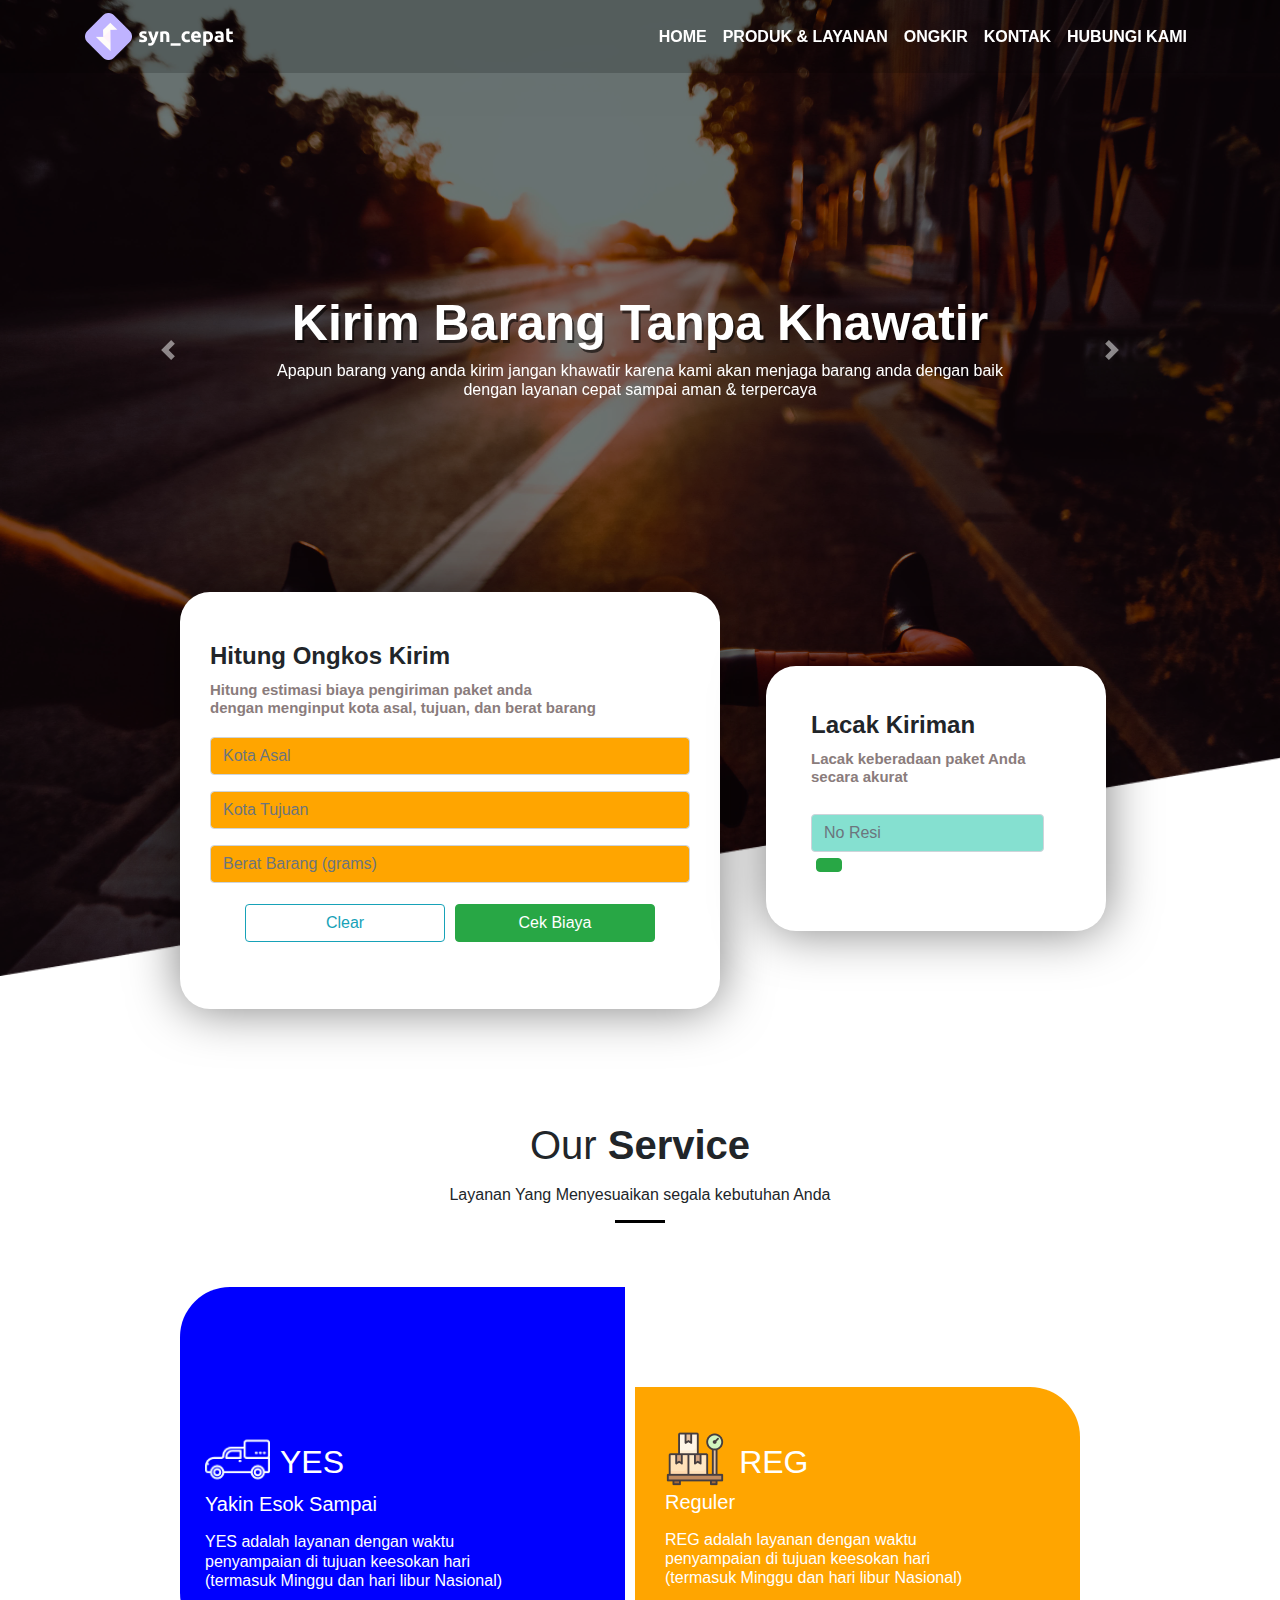
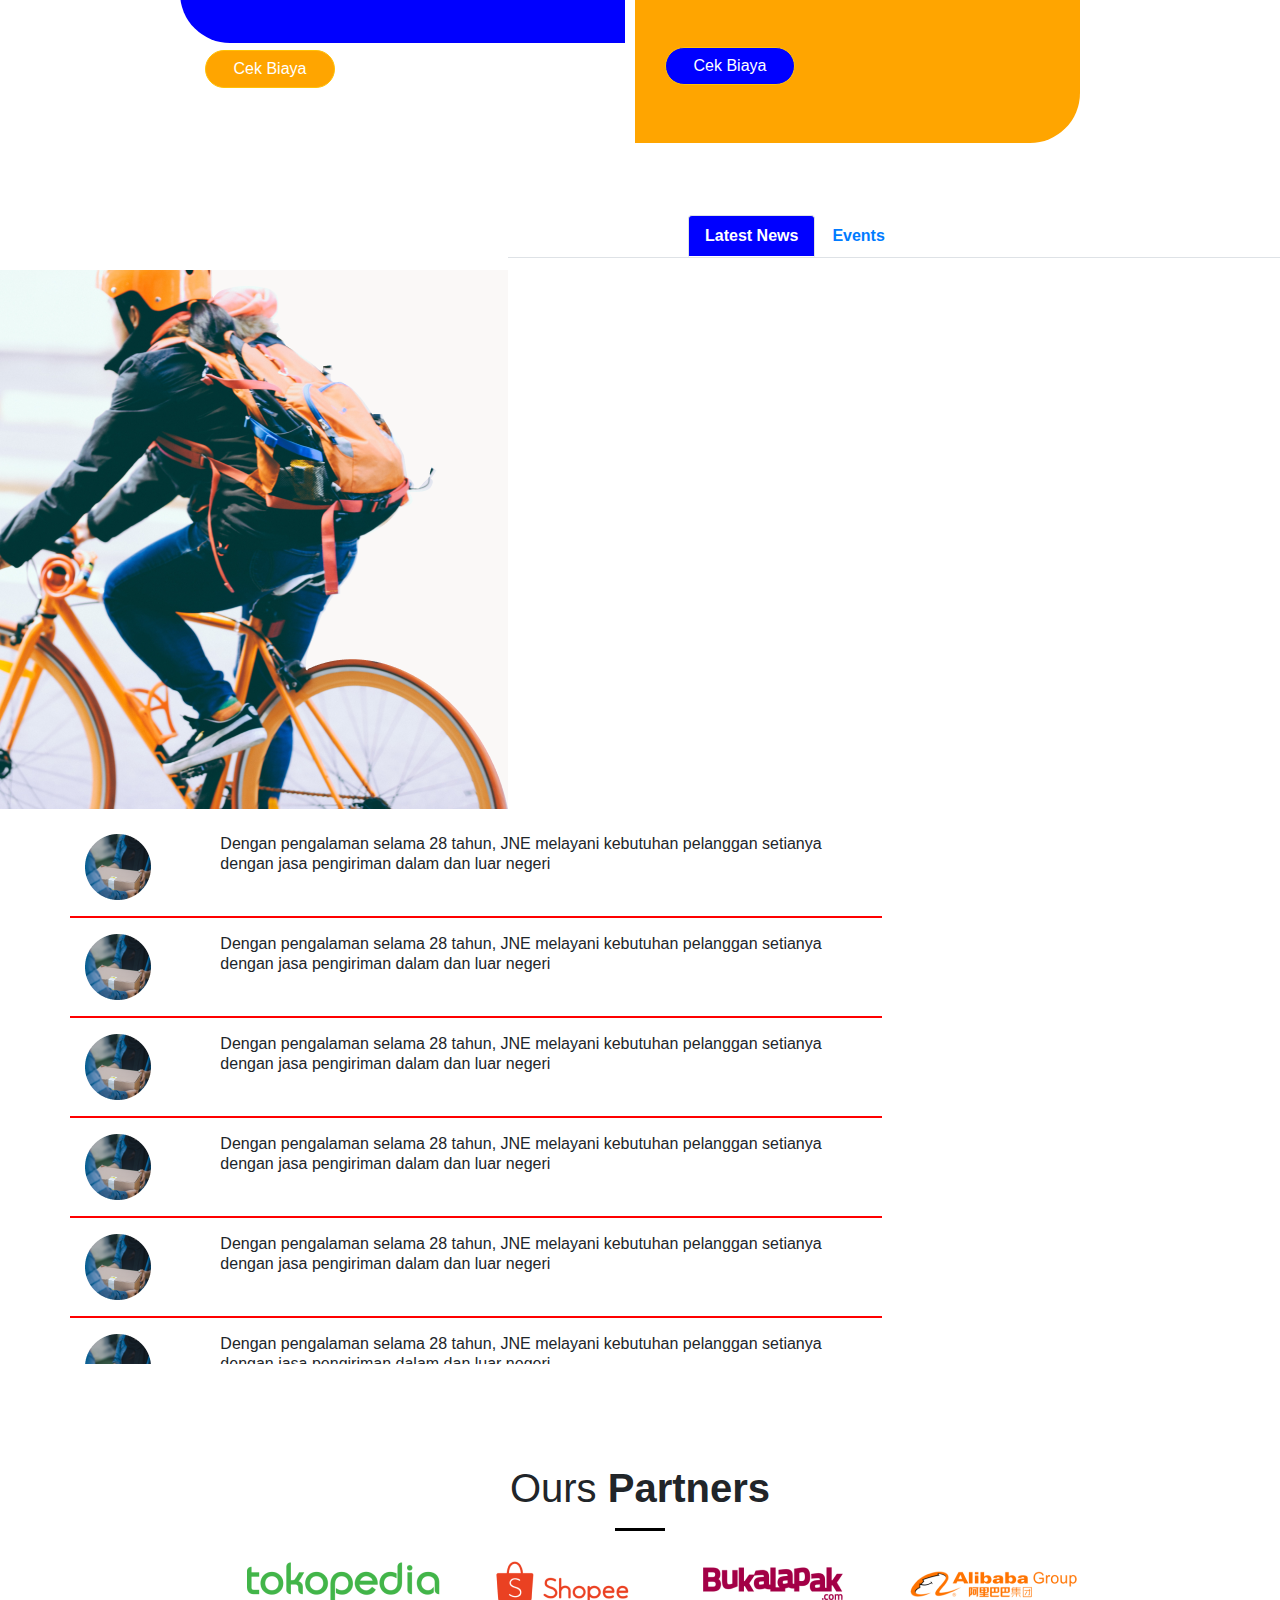
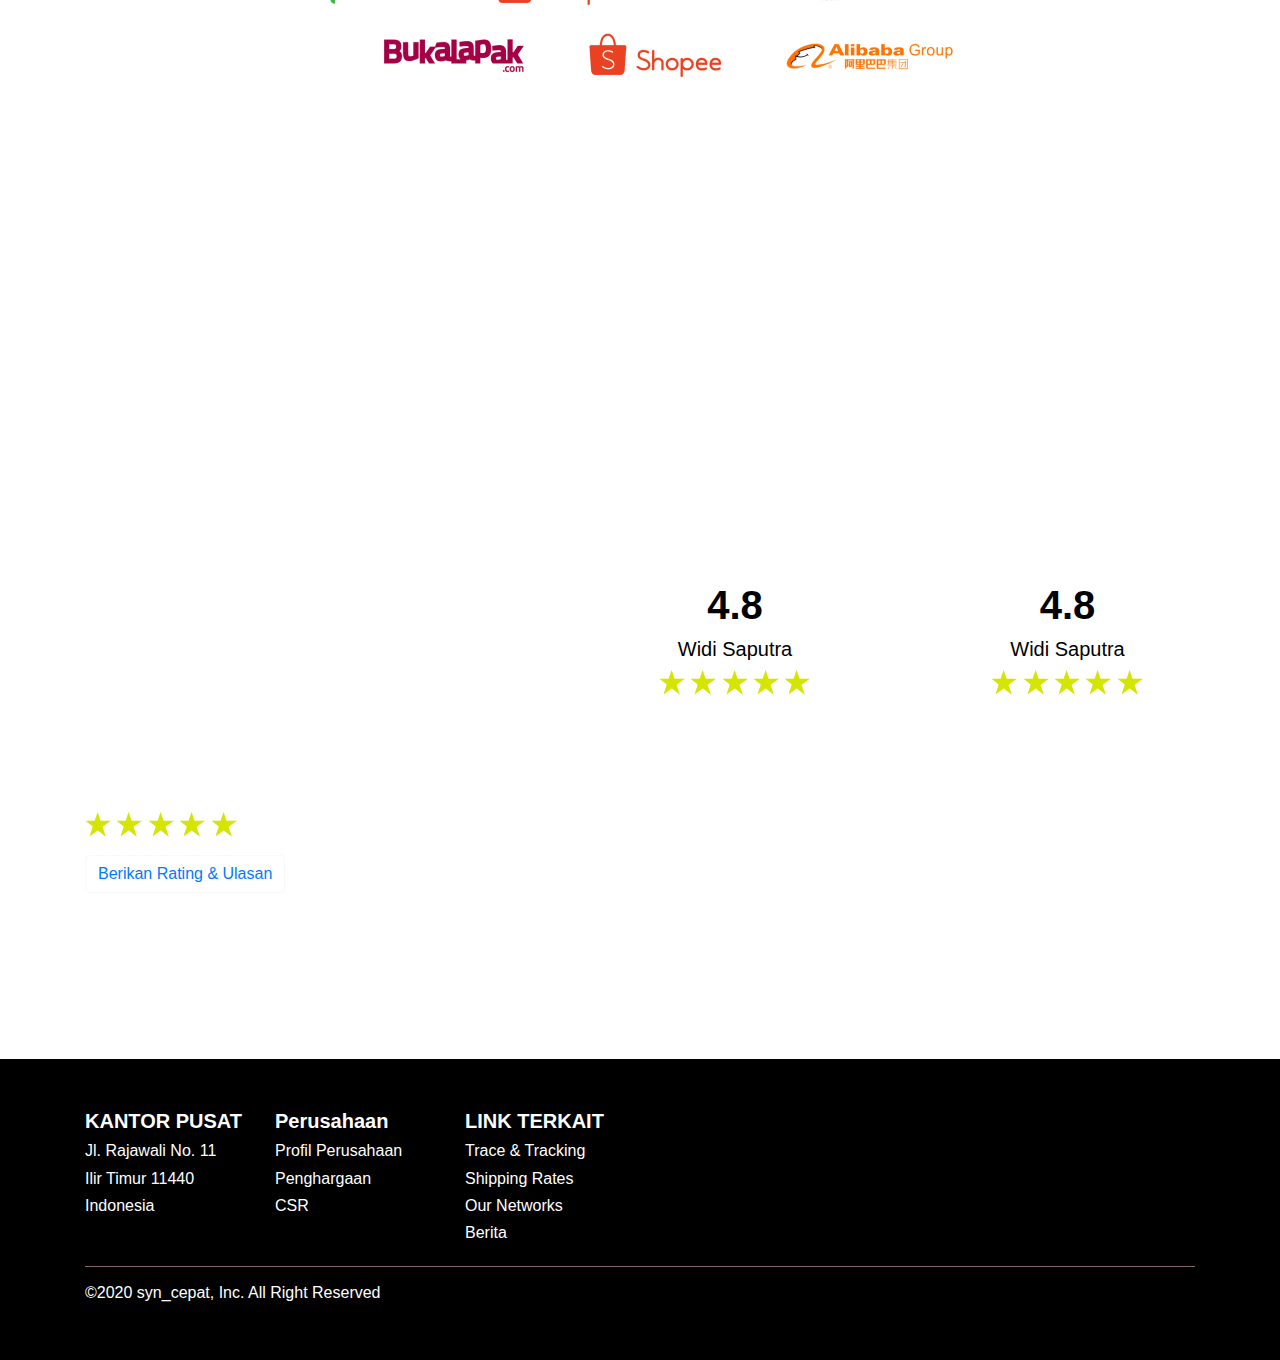
==== index.html @ a49a3844 "." ====
<!doctype html>
<html lang="en">
  <head>
    <!-- Required meta tags -->
    <meta charset="utf-8">
    <meta name="viewport" content="width=device-width, initial-scale=1, shrink-to-fit=no">

    <!-- Bootstrap CSS -->
    <link rel="stylesheet" href="./css/bootstrap.css" >
    <link rel="stylesheet" href="https://use.fontawesome.com/releases/v5.7.0/css/all.css" integrity="sha384-lZN37f5QGtY3VHgisS14W3ExzMWZxybE1SJSEsQp9S+oqd12jhcu+A56Ebc1zFSJ" crossorigin="anonymous">

    <!-- My CSS -->
    <link rel="stylesheet" href="./css/style2.css" >
    <link rel="stylesheet" href="./css/mobile.css" >


    <title>syn-cepat - HOME</title>
  </head>
  <body>
    <!-- Header -->
    <section class="header sticky-top">
        <!-- <div class="row"> -->
          <!-- <div class="col"> -->
            <nav class="navbar navbar-expand-lg navbar-dark">
              <div class="container">
                <a class="navbar-brand" href="#"><img src="./Assets/logo/logo syn cepat.png" alt="logo"></a>
                <button class="navbar-toggler" type="button" data-toggle="collapse" data-target="#navbarNavAltMarkup" aria-controls="navbarNavAltMarkup" aria-expanded="false" aria-label="Toggle navigation">
                  <span class="navbar-toggler-icon"></span>
                </button>
                <div class="collapse navbar-collapse justify-content-end" id="navbarNavAltMarkup">
                  <div class="navbar-nav">
                    <a class="nav-item nav-link active" href="./index2.html">Home <span class="sr-only">(current)</span></a>
                    <a class="nav-item nav-link active" href="#">Produk & Layanan</a>
                    <a class="nav-item nav-link active" href="#">Ongkir</a>
                    <a class="nav-item nav-link active" href="./kontak.html">Kontak</a>
                    <a class="nav-item nav-link active" href="./kontak.html">Hubungi Kami</a>
                  </div>
                </div>
              </div>
            </nav>
          </div>
        </div>
    </section>
    <!-- Akhir Header -->

    <!-- Slider  -->
    <section class="slider">
      <div class="container">
          <div class="row">
              <div class="col-lg-12">
                  <div id="carouselExampleControls" class="carousel slide" data-ride="carousel">
                    <div class="container">
                      <div class="carousel-inner slider-content justify-content-center">
                        <div class="carousel-item active">
                          <h1>Kirim Barang Tanpa Khawatir</h1>
                          <h6>Apapun barang yang anda kirim jangan khawatir karena kami akan menjaga barang anda dengan baik <br>
                              dengan layanan cepat sampai aman & terpercaya
                          </h6>
                        </div>
                        <div class="carousel-item">
                          <h1>Kirim Barang Tanpa Khawatir</h1>
                          <h6>Apapun barang yang anda kirim jangan khawatir karena kami akan menjaga barang anda dengan baik <br>
                              dengan layanan cepat sampai aman & terpercaya
                          </h6>

                        </div>
                        <div class="carousel-item">
                          <h1>Kirim Barang Tanpa Khawatir</h1>
                          <h6>Apapun barang yang anda kirim jangan khawatir karena kami akan menjaga barang anda dengan baik <br>
                              dengan layanan cepat sampai aman & terpercaya
                          </h6>

                        </div>
                      </div>
                    </div>
                      <a class="carousel-control-prev" href="#carouselExampleControls" role="button" data-slide="prev">
                        <span class="carousel-control-prev-icon" aria-hidden="true"></span>
                        <span class="sr-only">Previous</span>
                      </a>
                      <a class="carousel-control-next" href="#carouselExampleControls" role="button" data-slide="next">
                        <span class="carousel-control-next-icon" aria-hidden="true"></span>
                        <span class="sr-only">Next</span>
                      </a>
                    </div>
                    
              </div>
          </div>
      </div>
      <img src="./Assets/visual/visual1.png" alt="" class="visual">
  </section>
  <!-- Akhir Slider -->
    


    <!-- Ongkir Lacak -->
    <section class="ongkir-lacak">
      <div class="container">
        <div class="row justify-content-center">
          <div class="col-lg-6 m-3" >
            <div class="ongkir">
              <h4>Hitung Ongkos Kirim</h4>
              <h6>Hitung estimasi biaya pengiriman paket anda <br> dengan menginput kota asal, tujuan, dan berat barang</h6>
              <p>
                <input style="background-color:orange; " class="form-control" type="text" placeholder="Kota Asal">
              </p>
              <p>
                <input style="background-color:orange" class="form-control" type="text" placeholder="Kota Tujuan">
              </p>
              <p>
                <input style="background-color:orange" class="form-control" type="text" placeholder="Berat Barang (grams)">
              </p>
                <div class="row justify-content-center tombol">
                  <button type="button" class="btn btn-outline-info">Clear</button>
                  <a href="./biayaongkir.html" target="_blank" rel="noopener noreferrer"><button type="button" class="btn btn-success">Cek Biaya</button></a>
                </div>
            </div>
          </div>
          <div class="col-lg-4">
            <div class="lacak ">
              <h4>Lacak Kiriman</h4>
              <h6>Lacak keberadaan paket Anda secara akurat</h6>
              <form class="form-inline pt-2">
                <div class="form-group">
                  <input type="text" style="background:#85E0D0;" class="form-control" id="inputPassword2" placeholder="No Resi">
                </div>
                <a href="./biayaongkir.html" target="_blank" rel="noopener noreferrer"><button type="button" class="btn button3 btn-success "><i class="fas fa-search"></i></button></a>
              </form>
            </div>
          </div>
          
        </div>
      </div>
    </section>
    <br>
    <br>
    <br><br>
    <!-- Akhir Ongkir Lacak -->

    <!-- Our Service -->
    <section class="our-service">
        <div class="container">
            <div class="row text-center">
                <div class="col">
                    <h1>Our <b>Service</b></h1>
                    <p>
                        <h6>Layanan Yang Menyesuaikan segala kebutuhan Anda</h6>
                    </p>
                    <hr style="width:50px;border-color:black;border-width:3px;">
                </div>
            </div>

            <div class="row mt-5 justify-content-center">
                <div class="col-lg-5">
                    <div class="service-yes">
                        <div class="row">
                            <div class="col-lg-2">
                                <img src="./Assets/icon/ic_car.png" alt="">
                            </div>
                            <div class="col-lg-10 mt-3">
                                <h2>YES</h2>
                            </div>
                        </div>
                        <div class="row">
                            <div class="col-lg-9">
                            <h5>Yakin Esok Sampai</h5>
                            <p>
                                <h6>
                                    YES adalah layanan dengan waktu penyampaian di tujuan keesokan hari (termasuk Minggu dan hari libur Nasional)
                                </h6>
                            </p>

                            <a href="./yes.html" target="_blank" rel="noopener noreferrer"><div class="btn btn-warning">Cek Biaya</div></a>
                        </div>
                        </div>   
                    </div>
                </div>

                <div class="col-lg-5">
                    <div class="service-reg">
                        <div class="row">
                            <div class="col-lg-2">
                                <img src="./Assets/icon/ic_paket.png" alt="">
                            </div>
                            <div class="col-lg-10 mt-3">
                                <h2>REG</h2>
                            </div>
                        </div>
                        <div class="row">
                            <div class="col-lg-9">
                            <h5>Reguler</h5>
                            <p>
                                <h6>
                                    REG adalah layanan dengan waktu penyampaian di tujuan keesokan hari (termasuk Minggu dan hari libur Nasional)
                                </h6>
                            </p>

                            <a href="./reg.html" target="_blank" rel="noopener noreferrer"><div class="btn btn-warning">Cek Biaya</div></a>
                        </div>
                        </div>   
                    </div>
                </div>
            </div>

        </div>
    </section>
    <br><br><br>
    <!-- Akhir Our Service -->

     <!-- Berita -->
     <section class="berita">
      <div class="bg">
        <!-- <div class="col-lg-4"> -->
          <img src="./Assets/img/kurir-sepeda.png"  class="kurir-sepeda" alt="" >
        </div>
        <!-- <div class="col-lg-7"> -->
          <ul class="nav nav-tabs" id="myTab" role="tablist">
            <li class="nav-item" role="presentation">
              <a class="nav-link active" id="home-tab" data-toggle="tab" href="#home" role="tab" aria-controls="home" aria-selected="true">Latest News</a>
            </li>
            <li class="" role="presentation">
              <a class="nav-link" id="profile-tab" data-toggle="tab" href="#profile" role="tab" aria-controls="profile" aria-selected="false">Events</a>
            </li>
          </ul>
          <div class="tab-content" id="myTabContent">
            <div class="tab-pane fade show active" id="home" role="tabpanel" aria-labelledby="home-tab">
              <div class="row">
                <div class="col-lg-2">
                  <img src="./Assets/img/berita-1.png" alt="">
                </div>
                <div class="col-lg-10">
                  <h6>Dengan pengalaman selama 28 tahun, JNE melayani kebutuhan pelanggan setianya <br> dengan jasa pengiriman dalam dan luar negeri </h6>
                </div>
                <hr style="width: 100%; border-width: 2px; border-color: red;">
              </div>
              
              <div class="row">
                <div class="col-lg-2">
                  <img src="./Assets/img/berita-1.png" alt="">
                </div>
                <div class="col-lg-10">
                  <h6>Dengan pengalaman selama 28 tahun, JNE melayani kebutuhan pelanggan setianya <br> dengan jasa pengiriman dalam dan luar negeri </h6>
                </div>
                <hr style="width: 100%; border-width: 2px; border-color: red;">
              </div>

              <div class="row">
                <div class="col-lg-2">
                  <img src="./Assets/img/berita-1.png" alt="">
                </div>
                <div class="col-lg-10">
                  <h6>Dengan pengalaman selama 28 tahun, JNE melayani kebutuhan pelanggan setianya <br> dengan jasa pengiriman dalam dan luar negeri </h6>
                </div>
                <hr style="width: 100%; border-width: 2px; border-color: red;">
              </div>

              <div class="row">
                <div class="col-lg-2">
                  <img src="./Assets/img/berita-1.png" alt="">
                </div>
                <div class="col-lg-10">
                  <h6>Dengan pengalaman selama 28 tahun, JNE melayani kebutuhan pelanggan setianya <br> dengan jasa pengiriman dalam dan luar negeri </h6>
                </div>
                <hr style="width: 100%; border-width: 2px; border-color: red;">
              </div>

              <div class="row">
                <div class="col-lg-2">
                  <img src="./Assets/img/berita-1.png" alt="">
                </div>
                <div class="col-lg-10">
                  <h6>Dengan pengalaman selama 28 tahun, JNE melayani kebutuhan pelanggan setianya <br> dengan jasa pengiriman dalam dan luar negeri </h6>
                </div>
                <hr style="width: 100%; border-width: 2px; border-color: red;">
              </div>

              <div class="row">
                <div class="col-lg-2">
                  <img src="./Assets/img/berita-1.png" alt="">
                </div>
                <div class="col-lg-10">
                  <h6>Dengan pengalaman selama 28 tahun, JNE melayani kebutuhan pelanggan setianya <br> dengan jasa pengiriman dalam dan luar negeri </h6>
                </div>
                <hr style="width: 100%; border-width: 2px; border-color: red;">
              </div>
            </div>
            <div class="tab-pane fade" id="profile" role="tabpanel" aria-labelledby="profile-tab">
              <div class="row">
                <div class="col-lg-2">
                </div>
                <div class="col-lg-10">
                  <h6>Dengan pengalaman selama 28 tahun, JNE melayani kebutuhan pelanggan setianya <br> dengan jasa pengiriman dalam dan luar negeri </h6>
                </div>
                <hr style="width: 63%; border-width: 2px; border-color: red;">
              </div>

              <div class="row">
                <div class="col-lg-2">
                </div>
                <div class="col-lg-10">
                  <h6>Dengan pengalaman selama 28 tahun, JNE melayani kebutuhan pelanggan setianya <br> dengan jasa pengiriman dalam dan luar negeri </h6>
                </div>
                <hr style="width: 63%; border-width: 2px; border-color: red;">
              </div>

              <div class="row">
                <div class="col-lg-2">
                </div>
                <div class="col-lg-10">
                  <h6>Dengan pengalaman selama 28 tahun, JNE melayani kebutuhan pelanggan setianya <br> dengan jasa pengiriman dalam dan luar negeri </h6>
                </div>
                <hr style="width: 63%; border-width: 2px; border-color: red;">
              </div>

              <div class="row">
                <div class="col-lg-2">
                </div>
                <div class="col-lg-10">
                  <h6>Dengan pengalaman selama 28 tahun, JNE melayani kebutuhan pelanggan setianya <br> dengan jasa pengiriman dalam dan luar negeri </h6>
                </div>
                <hr style="width: 63%; border-width: 2px; border-color: red;">
              </div>

              <div class="row">
                <div class="col-lg-2">
                </div>
                <div class="col-lg-10">
                  <h6>Dengan pengalaman selama 28 tahun, JNE melayani kebutuhan pelanggan setianya <br> dengan jasa pengiriman dalam dan luar negeri </h6>
                </div>
                <hr style="width: 63%; border-width: 2px; border-color: red;">
              </div>

              <div class="row">
                <div class="col-lg-2">
                </div>
                <div class="col-lg-10">
                  <h6>Dengan pengalaman selama 28 tahun, JNE melayani kebutuhan pelanggan setianya <br> dengan jasa pengiriman dalam dan luar negeri </h6>
                </div>
                <hr style="width: 63%; border-width: 2px; border-color: red;">
              </div>

              <div class="row">
                <div class="col-lg-2">
                </div>
                <div class="col-lg-10">
                  <h6>Dengan pengalaman selama 28 tahun, JNE melayani kebutuhan pelanggan setianya <br> dengan jasa pengiriman dalam dan luar negeri </h6>
                </div>
                <hr style="width: 63%; border-width: 2px; border-color: red;">
              </div>



            </div>
          </div>

        </div>
      </div>
    </section>
    <!-- Akhir Berita -->

    <!-- Partner -->
    <section class="partners">
      <div class="container">
        <div class="row text-center">
          <div class="col">
              <h1>Ours <b>Partners </b></h1>
              <hr style="width: 50px; border-width: 3px; border-color: black;">
          </div>
        </div>

        <div class="row justify-content-center">
          <div class="col-lg-10 text-center">
            <img src="./Assets/logo/logo_tokopedia.png" alt="ic_tokped" class="ic_sponsor">
            <img src="./Assets/logo/logo_shopp-1.png" alt="ic_tokped" class="ic_sponsor">
            <img src="./Assets/logo/logo_bukalapak-1.png" alt="ic_tokped" class="ic_sponsor">
            <img src="./Assets/logo/logo_alibaba 1-1.png" alt="ic_tokped" class="ic_sponsor">
            <img src="./Assets/logo/logo_bukalapak-1.png" alt="ic_tokped" class="ic_sponsor">
            <img src="./Assets/logo/logo_shopp-1.png" alt="ic_tokped" class="ic_sponsor">
            <img src="./Assets/logo/logo_alibaba 1-1.png" alt="ic_tokped" class="ic_sponsor">

            
          </div>
        </div>
      </div>
    </section>
    <!-- Akhir Partners -->

    <!-- Review -->
    <section class="review">
      <img src="./Assets/visual/visual2.png" alt="visual2" width="100%" height="auto"> 
      <div class="container">
        <div class="row justify-content-between">
          <div class="col-lg-5">
            <div class="apa-kata-mereka">
            <h1><b>Apa Kata Mereka</b><br>
                  Tentang Kami </h1>
            <p>
              <h6>Kami sudah menggunakan jasa syn cepat sejak pertama kami memulai bisnis kami 2019.
                  Layanannya sangat memuaskan & paket sampai sesuai yang dijadwalkan
              </h6>
            </p>
            <hr style="width:100%; border-color: white;">
            <p>
              <h5>Yudies Companies</h5>
              <p>
                <img src="./Assets/icon/ic_star.png" alt="">
                <img src="./Assets/icon/ic_star.png" alt="">
                <img src="./Assets/icon/ic_star.png" alt="">
                <img src="./Assets/icon/ic_star.png" alt="">
                <img src="./Assets/icon/ic_star.png" alt="">
              </p>
            </p>
            <p>
                <a href="./rating.html" target="_blank" rel="noopener noreferrer"><div class="btn btn-outline-light">Berikan Rating & Ulasan</div></a>
            </p>
          </div>
        </div>
        <div class="col-lg-3">
          <div class="review-konten text-center">
            <h1>4.8</h1>
            <h5>Widi Saputra</h5>
              <img src="./Assets/icon/ic_star.png" alt="">
              <img src="./Assets/icon/ic_star.png" alt="">
              <img src="./Assets/icon/ic_star.png" alt="">
              <img src="./Assets/icon/ic_star.png" alt="">
              <img src="./Assets/icon/ic_star.png" alt="">
          </div>
        </div>

        <div class="col-lg-3">
          <div class="review-konten text-center">
            <h1>4.8</h1>
            <h5>Widi Saputra</h5>
              <img src="./Assets/icon/ic_star.png" alt="">
              <img src="./Assets/icon/ic_star.png" alt="">
              <img src="./Assets/icon/ic_star.png" alt="">
              <img src="./Assets/icon/ic_star.png" alt="">
              <img src="./Assets/icon/ic_star.png" alt="">
          </div>
        </div>

      </div>
      </div>

      <div class="footer">
        <div class="container">
          <div class="row">
            <div class="col-lg-2">
              <h5>KANTOR PUSAT</h5>
              <h6>Jl. Rajawali No. 11</h6>
              <h6>Ilir Timur 11440</h6>
              <h6>Indonesia</h6>
            </div>
            <div class="col-lg-2">
              <h5>Perusahaan</h5>
              <h6>Profil Perusahaan</h6>
              <h6>Penghargaan</h6>
              <h6>CSR</h6>
            </div>
            <div class="col-lg-2">
              <h5>LINK TERKAIT</h5>
              <h6>Trace & Tracking</h6>
              <h6>Shipping Rates</h6>
              <h6>Our Networks</h6>
              <h6>Berita</h6>
            </div>
          </div>
          <hr style="border-color: rgb(131, 103, 103);">
          <h6>&copy;2020 syn_cepat, Inc. All Right Reserved</h6>
        </div>

      </div>
    </section>


          

    <!-- Optional JavaScript -->
    <!-- jQuery first, then Popper.js, then Bootstrap JS -->
    <script src="./js/jquery.min.js" ></script>
    <script src="./js/popper.min.js"></script>
    <script src="./js/bootstrap.min.js" ></script>
  </body>
</html>
---- css/style2.css ----
@media (min-width: 992px) { 
    
body {
    
    
}

.header .navbar {
    background-color: rgba(0, 0, 0, 0.178);
    z-index: 1;
    position: relative;

}

.header .nav-link {
    text-transform: uppercase;
    /* margin-right: 10px; */
}

.header .nav-link:hover:after {
    content: "";
    display: block;
    border-bottom: 2px solid white;
    width: 50%;
    margin: auto;
}

.header a {
    font-weight: bold;
}

.slider {
    background-image: linear-gradient(rgba(0, 0, 0, 0.555), rgba(0, 0, 0, 0.541)) ,
    url("../Assets/img/landing-page.jpg");
    height: auto;
    width: 100%;
    background-size: cover;
    margin-top: -80px;
    background-position: center;
    color: white;

}

.slider h1 {
    font-size: 50px;
    font-weight: bold;
    text-shadow: 2px 3px rgba(0, 0, 0, 0.568);
}

.slider .slider-content {
    margin-top: 300px;
    text-align: center;
}



.visual {
    margin-top: 350px;
    width: 100%;
    height: auto;
}


/* ongkir */

.ongkir-lacak {
    margin-top: -400px;
}

.ongkir-lacak .ongkir {
    background-color: white;
    width: 100%;
    height: 417px;
    box-shadow: 0px 0px 50px rgba(0, 0, 0, 0.5);
    border-radius: 30px;
    padding: 50px 30px 10px 30px;
}

.ongkir-lacak .lacak {
    background-color:white;
    width: 340px;
    height: 265px;
    box-shadow: 0px 0px 50px rgba(0, 0, 0, 0.5);
    border-radius: 30px;
    margin-top: 90px;
    padding: 45px;

}

.ongkir h4, .lacak h4 {
    font-weight: bold;
}

.ongkir h6, .lacak h6 {
    font-size: 15px;
    font-weight: bold;
    color: #8a7c7c;
    margin-top: 10px;
    margin-bottom: 20px;
}

.ongkir .btn {
    width: 200px;
    height: auto;
    margin: 5px;
}

.button3 {
    margin-left: 5px;
    
}

/* our-service */
/* .our-service .service-yes {
    background: blue;
    width: 100%;
    height: 356px;
    border-radius: 50px 0px 0px 50px;
    color: white;
    padding-top: 140px;
    padding-left: 25px;
}

.our-service h2{
    font-weight: bold;

}

.our-service h5 {
    margin-top: 10px;
    margin-bottom: 30px;
}


.our-service .service-yes h6 {
    margin-bottom: 60px;
}

.our-service .service-yes .btn {
    border-radius: 50px;
    color: white;
    width: 130px;
    height: auto;
    background-color: orange;
} */

/* Service Reg */
.our-service .service-reg{
    background: orange;
    width: 100%;
    height: 356px;
    border-radius: 0px 50px 50px 0px;
    color: white;
    margin-top: 100px;
    padding-top: 40px;
    padding-left: 30px;
    margin-left: -20px;
   
}

.our-service .service-reg .btn {
    border-radius: 50px;
    color: white;
    width: 130px;
    height: auto;
    background-color: blue;
}


.our-service .service-reg h6 {
    margin-bottom: 60px;
}

/* Service Yes */
.our-service .service-yes{
    background: blue;
    width: 100%;
    height: 356px;
    border-radius: 50px 0px 0px 50px;
    color: white;
    padding-top: 140px;
    padding-left: 25px;
   
}



.our-service .service-yes h6 {
    margin-bottom: 60px;
}

.our-service .service-yes .btn {
    border-radius: 50px;
    color: white;
    width: 130px;
    height: auto;
    background-color: orange;
} */




/* Berita */
.berita {
   margin-top: 100px;

}

.berita .kurir-sepeda {
    margin-top: 55px;
    float: left;
}

.berita .nav {
    margin-left: 70px;
}

.berita .tab-content {
    width: 65%;
    height: 555px;
    padding: 25px;
    overflow: scroll;
    margin-left: 60px;
}



.partners {
    margin-top: 100px;
}

.ic_sponsor {
    margin-left: 50px;

}

.review {
    background-image: linear-gradient(rgba(0, 0, 0, 0.555), rgba(0, 0, 0, 0.541)) ,
    url("../Assets/img/kota.jpg");
    height: auto;
    width: 100%;
    background-position: center;
    background-attachment: fixed;
    color: white;
    margin-top: 100px;
}

.review .apa-kata-mereka {
    margin-top: 100px;
}

.review .apa-kata-mereka h1{
    color: white;
    border-left: solid 3px white;
    padding-left: 20px;
}

.review .apa-kata-mereka h6 {
    margin-top: 50px;
    margin-bottom: 50px;
    line-height: 25px;
}


.review h6 {
    color: white;

}

.review .review-konten {
    width: 100%;
    height: 251px;
    border-radius: 20px;
    background-color: white;
    color: black;
    padding-top: 40px;
    margin-top: 150px;
}

.review .review-konten h1 {
    font-weight: bold;
    font size: 65px;
}


/* footer */
.footer {
    height:     auto;
    width: 100%;
    background-color: black;
    color: white;
    margin-top: 150px;
    padding-top: 50px;
    padding-bottom: 50px;
}

.footer h5 {
    font-weight: bold;
}


/* halaman YES */
.yes .bg-yes {
    width: 100%;
    height:504px;
    background-color: white;
    box-shadow: 0px 0px 20px rgb(151, 141, 141);
    border-radius: 10px;
    margin-top:50px;
}

.kurir2 {
    width: 100%;
    height: 504px;
    border-radius: 10px 0px 0px 10px;
}

.yes .bg-yes .button1 {
    width: 210px;
    height: 40px;
    color: #9c9292;
    background: #f5f2f2;
    border-radius: 5px;
    margin-left: 7px;
}

.yes .bg-yes .button1:hover {
    box-shadow: 0px 2px 10px grey;
}

.yes .bg-yes .button2 {
    width: 210px;
    height: 40px;
    margin-left: 10px;
}

.yes-konten {
    padding: 60px;
}

.yes-konten h2 {
    font-weight: bold;
}


/* Rating */

.rating {
    margin-top: -40px;
    margin-bottom: -70px;
}

.rating .review {
    background: white;
    width: 100%;
    height: 500px;
    border-radius: 10px;
    color: black;
    padding-top: 20px;
    padding-left: 35px;
    box-shadow: 0px 3px 10px grey;

}

/* Biaya Ongkir */
.biaya-ongkir .ongkir {
    background: white;
    width: 100%;
    height: 500px;
    border-radius: 10px;
    color: black;
    padding-top: 20px;
    padding-left: 35px;
    box-shadow: 0px 3px 10px grey;

}



    
}
---- css/mobile.css ----
@media (max-width: 992px) {

    body {
        /* margin-bottom: 200px; */
        
    }

    .header .navbar {
        /* background-color: rgba(0, 0, 0, 0.178); */
        z-index: 1;
        position: relative;
        background-color: grey;

    }

    .header .nav-link {
        text-transform: uppercase;
        /* margin-right: 10px; */
    }

    .header .nav-link:hover:after {
        content: "";
        display: block;
        border-bottom: 2px solid white;
        width: 50%;
        margin: auto;
    }

    .header a {
        font-weight: bold;
    }

    .slider {
        background-image: linear-gradient(rgba(0, 0, 0, 0.555), rgba(0, 0, 0, 0.541)) ,
        url("../Assets/img/landing-page.jpg");
        height: auto;
        width: 100%;
        background-size: cover;
        margin-top: -200px;
        background-position: center;
        color: white;

    }

    .slider h1 {
        font-size: 50px;
        font-weight: bold;
        text-shadow: 2px 3px rgba(0, 0, 0, 0.568);
    }

    .slider .slider-content {
        margin-top: 300px;
        text-align: center;
    }



    .visual {
        margin-top: 350px;
        width: 100%;
        height: auto;
    }


    /* ongkir */

    .ongkir-lacak {
        margin-top: -400px;
    }

    .ongkir-lacak .ongkir {
        background-color: white;
        width: 100%;
        height: 417px;
        box-shadow: 0px 0px 50px rgba(0, 0, 0, 0.5);
        border-radius: 30px;
        padding: 10px 10px 10px 10px;
    }

    .ongkir-lacak .lacak {
        background-color:white;
        width: 100%;
        height: 265px;
        box-shadow: 0px 0px 50px rgba(0, 0, 0, 0.5);
        border-radius: 30px;
        margin-top: 50px;
        padding-top: 40px;
        padding-left: 30px;
        padding-right: 30px;

    }

    .ongkir h4, .lacak h4 {
        font-weight: bold;
        font-size: 20px;
    }

    .ongkir h6, .lacak h6 {
        font-size: 15px;
        font-weight: bold;
        color: #8a7c7c;
        margin-top: 10px;
        margin-bottom: 20px;
    }

    .ongkir .btn {
        width: 110px;
        height: auto;
        margin: 5px;
    }

    .button3 {
        margin-top: -23px;
        
    }

    /* our-service */
/* .our-service .service-yes {
    background: blue;
    width: 100%;
    height: 356px;
    border-radius: 50px 0px 0px 50px;
    color: white;
    padding-top: 140px;
    padding-left: 25px;
}

.our-service h2{
    font-weight: bold;

}

.our-service h5 {
    margin-top: 10px;
    margin-bottom: 30px;
}


.our-service .service-yes h6 {
    margin-bottom: 60px;
}

.our-service .service-yes .btn {
    border-radius: 50px;
    color: white;
    width: 130px;
    height: auto;
    background-color: orange;
} */

/* Service Reg */
.our-service .service-reg{
    background: orange;
    width: 100%;
    height: 356px;
    border-radius: 0px 50px 50px 0px;
    color: white;
    margin-top: 80px;
    padding-top: 40px;
    padding-left: 30px;
    /* margin-left: -20px; */
   
}

.our-service .service-reg .btn {
    border-radius: 50px;
    color: white;
    width: 130px;
    height: auto;
    background-color: blue;
}


.our-service .service-reg h6 {
    margin-bottom: 20px;

}

/* Service Yes */
.our-service .service-yes{
    background: blue;
    width: 100%;
    height: 356px;
    border-radius: 50px 0px 0px 50px;
    color: white;
    padding-top: 40px;
    padding-left: 30px;
   
}

.our-service .service-yes .btn {
    border-radius: 50px;
    color: white;
    width: 130px;
    height: auto;
    background-color:orange;
}



.our-service .service-yes h6 {
    margin-bottom: 20px;
}
    



    .berita {
       /* margin-top: 20px; */

    }

    .berita .kurir-sepeda {
        margin-top: 55px;
        float: left;
        width: 100%;
        margin-bottom: 50px;
    }

    .berita .nav {
        margin-left: -90px;
    }

    .berita .tab-content {
        width: 65%;
        height: 555px;
        padding: 25px;
        overflow: scroll;
        margin-left: 60px;
    }

   

    .partners {
        margin-top: 100px;
    }

    .ic_sponsor {
        /* margin-left: 50px; */

    }

    .review {
        background-image: linear-gradient(rgba(0, 0, 0, 0.555), rgba(0, 0, 0, 0.541)) ,
        url("../Assets/img/kota.jpg");
        height: auto;
        width: 100%;
        background-position: center;
        background-attachment: fixed;
        color: white;
        margin-top: 100px;
    }

    .review .apa-kata-mereka {
        margin-top: 100px;
    }

    .review .apa-kata-mereka h1{
        color: white;
        border-left: solid 3px white;
        padding-left: 20px;
    }

    .review .apa-kata-mereka h6 {
        margin-top: 50px;
        margin-bottom: 50px;
        line-height: 25px;
    }


    .review h6 {
        color: white;

    }

    .review .review-konten {
        width: 100%;
        height: 251px;
        border-radius: 20px;
        background-color: white;
        color: black;
        padding-top: 40px;
        margin-top: 150px;
    }

    .review .review-konten h1 {
        font-weight: bold;
        font size: 65px;
    }

    .review .button-rating:hover {
        background-color: blueviolet;
    }

    /* footer */
    .footer {
        height:     auto;
        width: 100%;
        background-color: black;
        color: white;
        margin-top: 150px;
        padding-top: 50px;
        padding-bottom: 50px;
    }

    .footer h5 {
        font-weight: bold;
    }

    
    /* halaman YES */
    .yes .bg-yes {
        width: 100%;
        height:504px;
        background-color: white;
        box-shadow: 0px 0px 20px rgb(151, 141, 141);
        border-radius: 10px;
        margin-top:50px;
    }

    .kurir2 {
        width: 100%;
        height: 504px;
        border-radius: 10px 0px 0px 10px;
    }

    .yes .bg-yes .button1 {
        width: 120px;
        height: 40px;
        color: #9c9292;
        background: #f5f2f2;
        border-radius: 5px;
    }

    .yes .bg-yes .button1:hover {
        box-shadow: 0px 2px 10px grey;
    }

    .yes .bg-yes .button2 {
        width: 120px;
        height: 40px;
        margin-left: 10px;
    }

    .yes-konten {
        padding: 60px;
    }

    .yes-konten h2 {
        font-weight: bold;
    }


    /* Rating */

    .rating {
        margin-top: -40px;
        margin-bottom: -70px;
    }

    .rating .review {
        background: white;
        width: 100%;
        height: 500px;
        border-radius: 10px;
        color: black;
        padding-top: 20px;
        box-shadow: 0px 3px 10px grey;
        padding-left: 10px;
        padding-right: 10px;

    }

    /* Biaya Ongkir */
    .biaya-ongkir .ongkir {
        background: white;
        width: 100%;
        height: 500px;
        border-radius: 10px;
        color: black;
        padding-top: 20px;
        padding-left: 35px;
        box-shadow: 0px 3px 10px grey;

    }


}
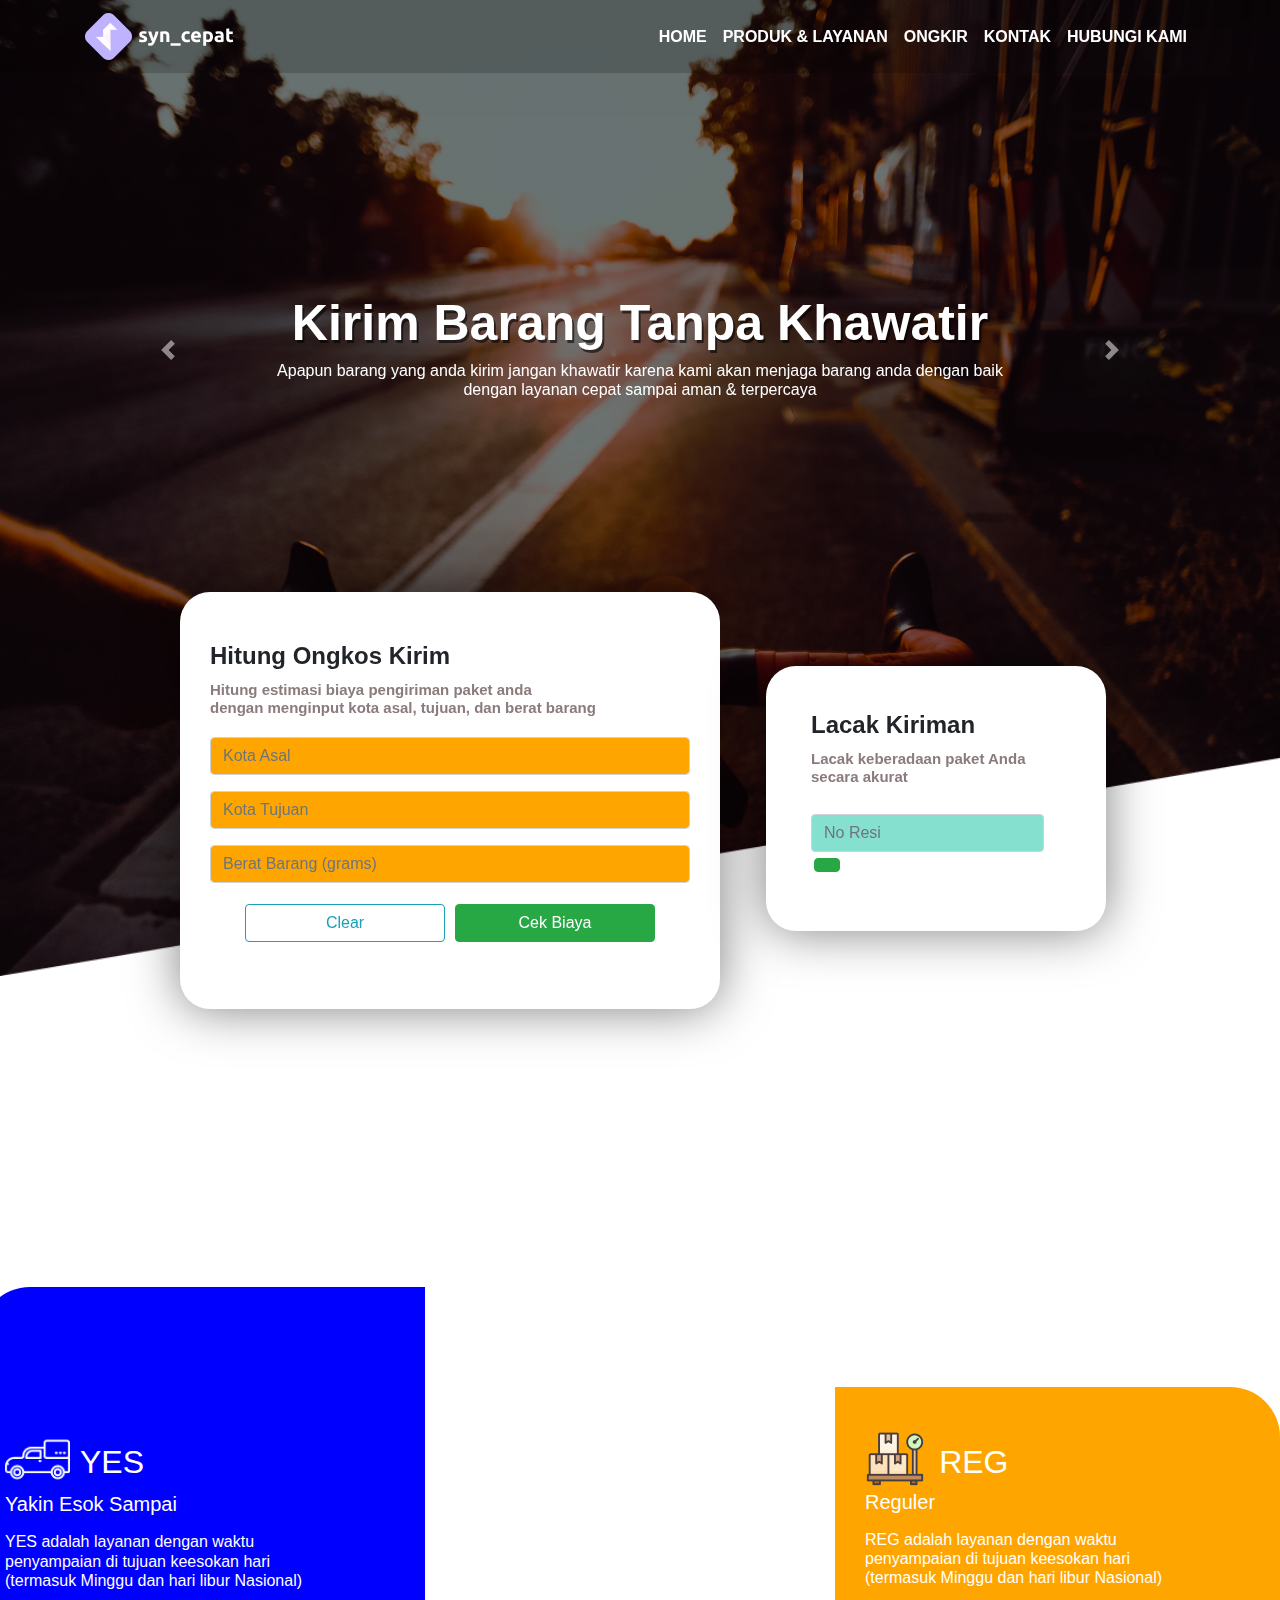
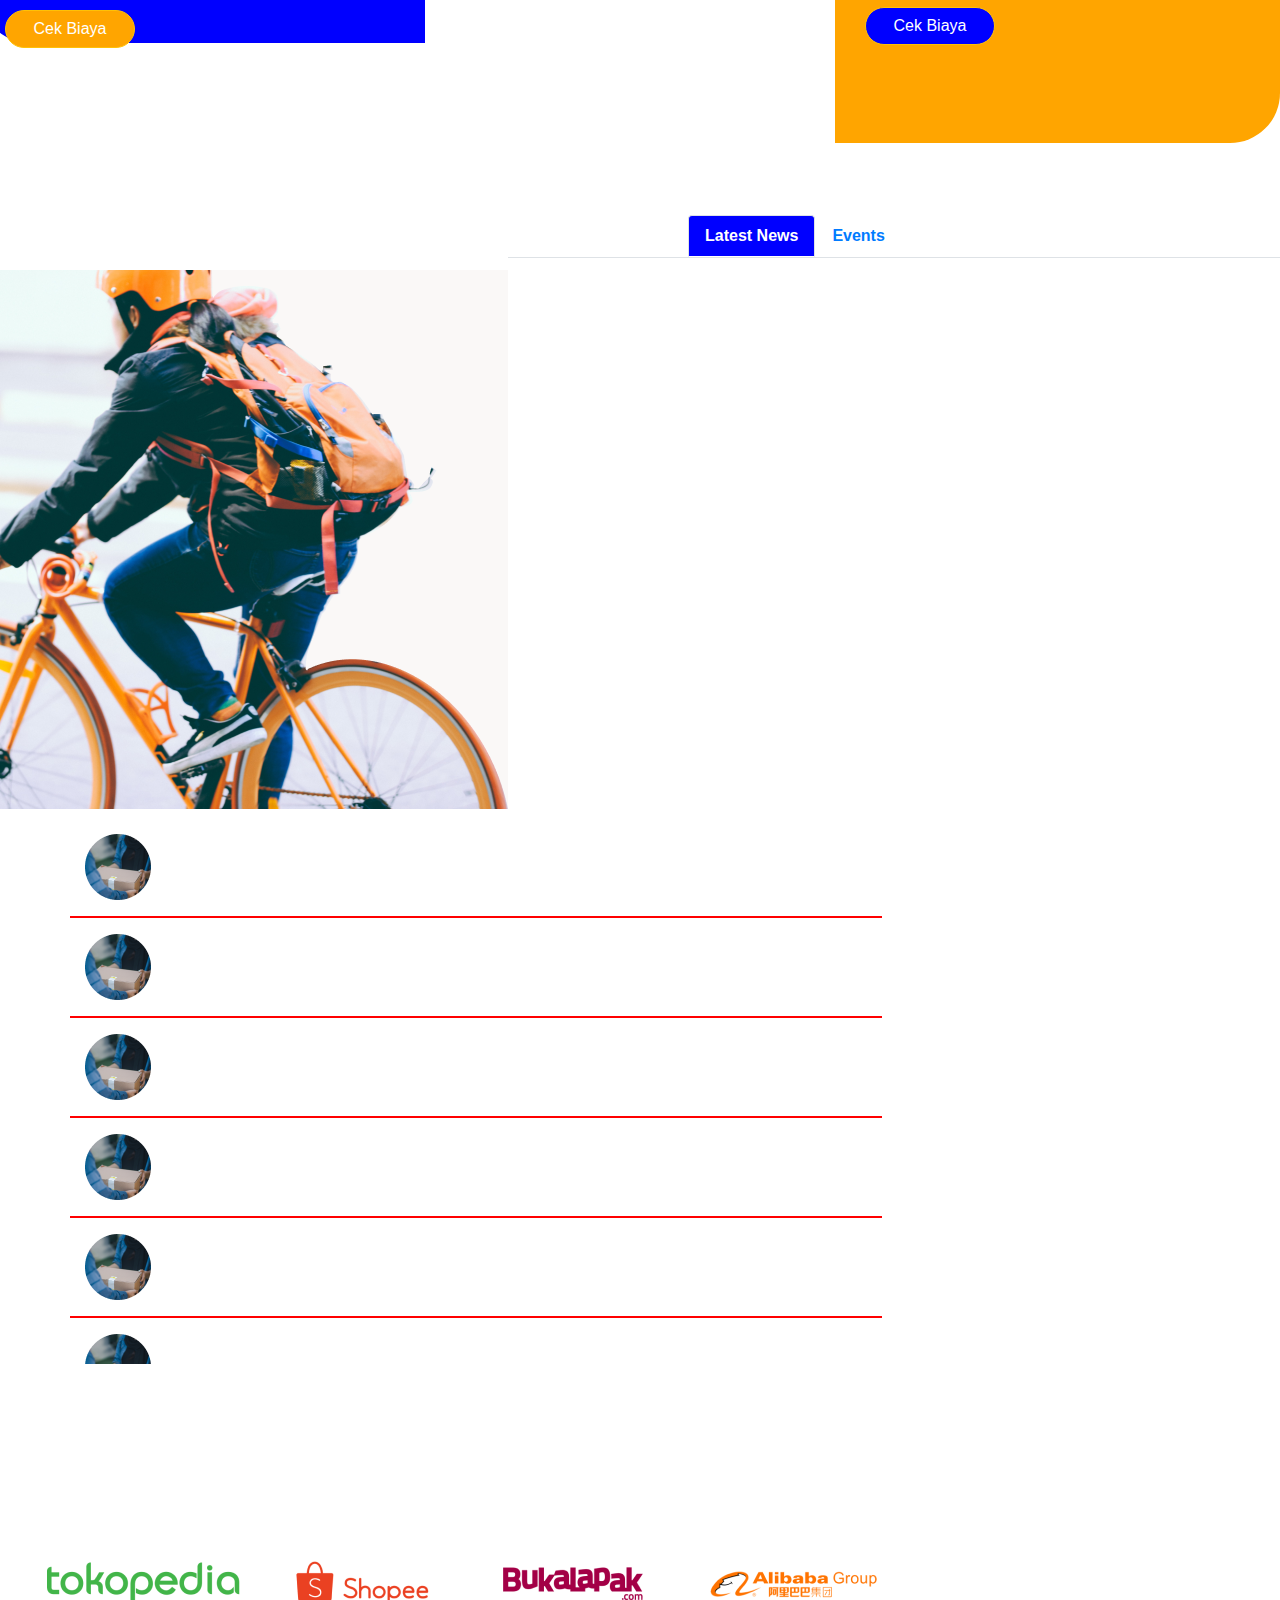
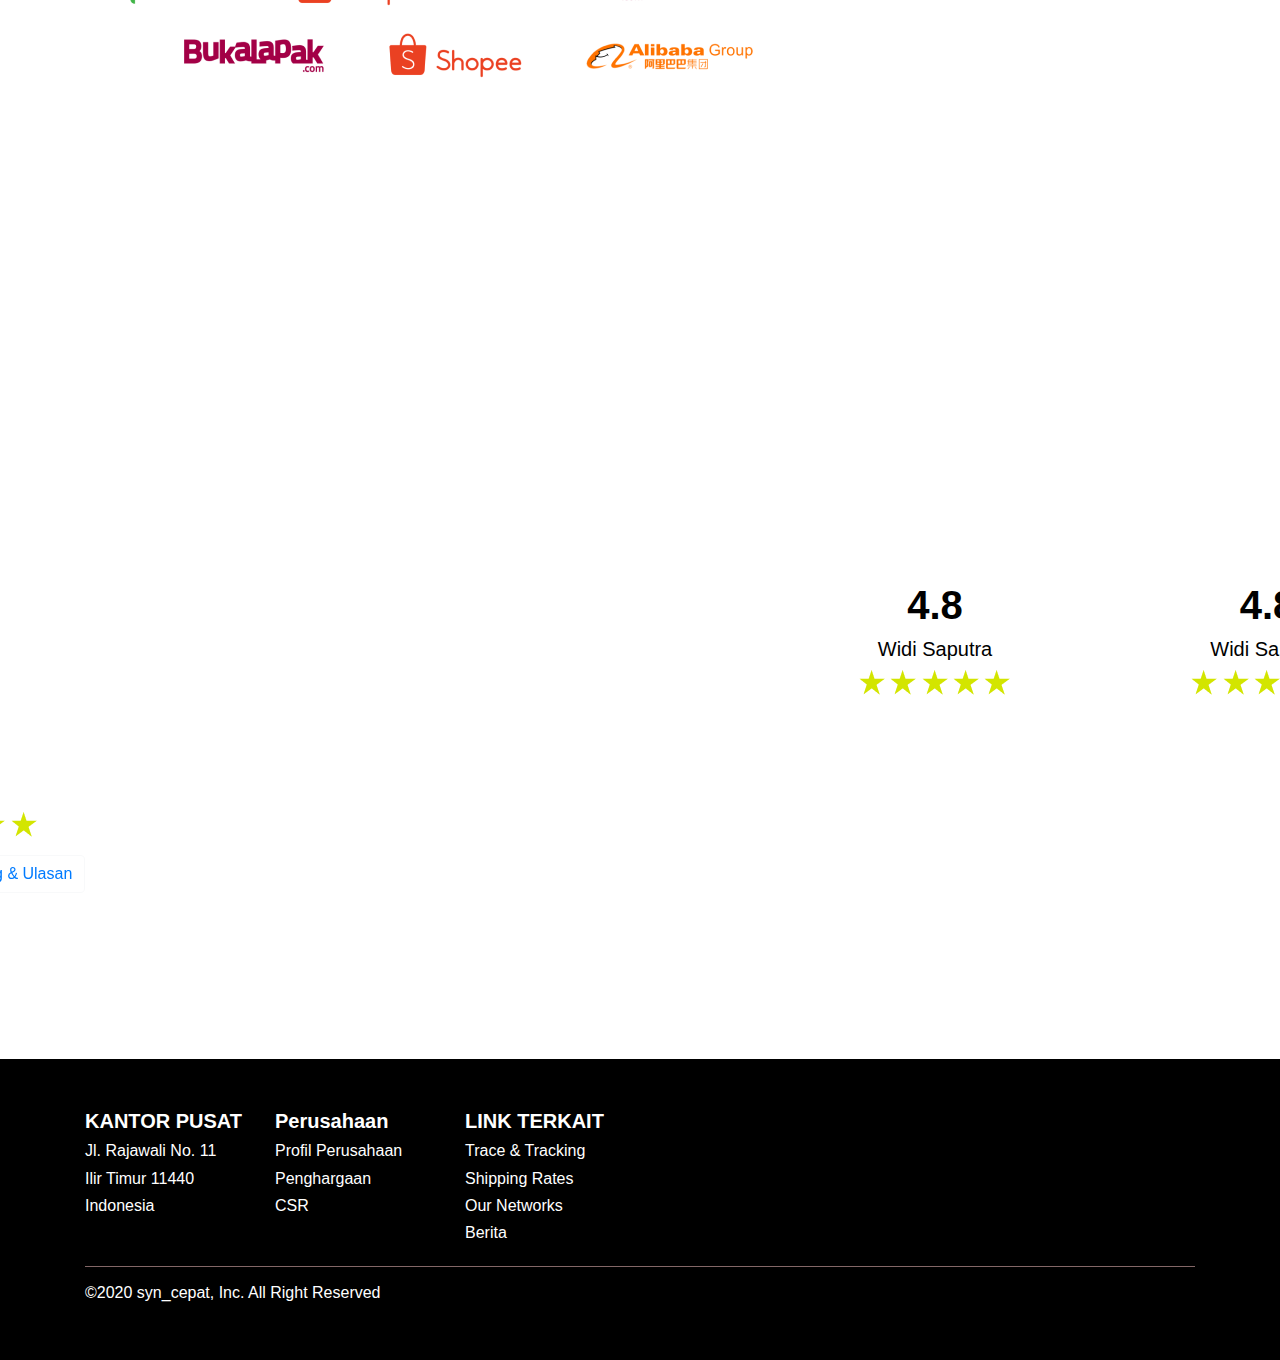
==== commit 87ec7b95: "Add Scroll Reveal" ====
--- a/index.html
+++ b/index.html
@@ -97,9 +97,10 @@
       <div class="container">
         <div class="row justify-content-center">
           <div class="col-lg-6 m-3" >
-            <div class="ongkir">
+            <div class="ongkir" id="top">
               <h4>Hitung Ongkos Kirim</h4>
-              <h6>Hitung estimasi biaya pengiriman paket anda <br> dengan menginput kota asal, tujuan, dan berat barang</h6>
+              <h6 id="top">Hitung estimasi biaya pengiriman paket anda <br> dengan menginput kota asal, tujuan, dan berat barang</h6>
+              <div id="top">
               <p>
                 <input style="background-color:orange; " class="form-control" type="text" placeholder="Kota Asal">
               </p>
@@ -109,16 +110,17 @@
               <p>
                 <input style="background-color:orange" class="form-control" type="text" placeholder="Berat Barang (grams)">
               </p>
-                <div class="row justify-content-center tombol">
-                  <button type="button" class="btn btn-outline-info">Clear</button>
-                  <a href="./biayaongkir.html" target="_blank" rel="noopener noreferrer"><button type="button" class="btn btn-success">Cek Biaya</button></a>
-                </div>
+              </div>
+              <div class="row justify-content-center tombol">
+                <button type="button" class="btn btn-outline-info">Clear</button>
+                <a href="./biayaongkir.html" target="_blank" rel="noopener noreferrer"><button type="button" class="btn btn-success">Cek Biaya</button></a>
+              </div>
             </div>
           </div>
           <div class="col-lg-4">
-            <div class="lacak ">
+            <div class="lacak " id="bottom">
               <h4>Lacak Kiriman</h4>
-              <h6>Lacak keberadaan paket Anda secara akurat</h6>
+              <h6>Lacak keberadaan paket Anda <br> secara akurat</h6>
               <form class="form-inline pt-2">
                 <div class="form-group">
                   <input type="text" style="background:#85E0D0;" class="form-control" id="inputPassword2" placeholder="No Resi">
@@ -139,7 +141,7 @@
     <!-- Our Service -->
     <section class="our-service">
         <div class="container">
-            <div class="row text-center">
+            <div class="row text-center" id="bottom">
                 <div class="col">
                     <h1>Our <b>Service</b></h1>
                     <p>
@@ -151,7 +153,7 @@
 
             <div class="row mt-5 justify-content-center">
                 <div class="col-lg-5">
-                    <div class="service-yes">
+                    <div class="service-yes" id="left">
                         <div class="row">
                             <div class="col-lg-2">
                                 <img src="./Assets/icon/ic_car.png" alt="">
@@ -169,14 +171,14 @@
                                 </h6>
                             </p>
 
-                            <a href="./yes.html" target="_blank" rel="noopener noreferrer"><div class="btn btn-warning">Cek Biaya</div></a>
+                            <a href="./yes.html" target="_blank" rel="noopener noreferrer"><div class="btn btn-warning" id="button">Cek Biaya</div></a>
                         </div>
                         </div>   
                     </div>
                 </div>
 
                 <div class="col-lg-5">
-                    <div class="service-reg">
+                    <div class="service-reg" id="right">
                         <div class="row">
                             <div class="col-lg-2">
                                 <img src="./Assets/icon/ic_paket.png" alt="">
@@ -194,7 +196,7 @@
                                 </h6>
                             </p>
 
-                            <a href="./reg.html" target="_blank" rel="noopener noreferrer"><div class="btn btn-warning">Cek Biaya</div></a>
+                            <a href="./reg.html" target="_blank" rel="noopener noreferrer"><div class="btn btn-warning" id="button">Cek Biaya</div></a>
                         </div>
                         </div>   
                     </div>
@@ -206,8 +208,8 @@
     <br><br><br>
     <!-- Akhir Our Service -->
 
-     <!-- Berita -->
-     <section class="berita">
+    <!-- Berita -->
+    <section class="berita">
       <div class="bg">
         <!-- <div class="col-lg-4"> -->
           <img src="./Assets/img/kurir-sepeda.png"  class="kurir-sepeda" alt="" >
@@ -228,14 +230,82 @@
                   <img src="./Assets/img/berita-1.png" alt="">
                 </div>
                 <div class="col-lg-10">
+                  <h6 id="top-text">Dengan pengalaman selama 28 tahun, JNE melayani kebutuhan pelanggan setianya <br> dengan jasa pengiriman dalam dan luar negeri </h6>
+                </div>
+                <hr style="width: 100%; border-width: 2px; border-color: red;">
+              </div>
+              
+              <div class="row">
+                <div class="col-lg-2">
+                  <img src="./Assets/img/berita-1.png" alt="">
+                </div>
+                <div class="col-lg-10">
+                  <h6  id="top-text">Dengan pengalaman selama 28 tahun, JNE melayani kebutuhan pelanggan setianya <br> dengan jasa pengiriman dalam dan luar negeri </h6>
+                </div>
+                <hr style="width: 100%; border-width: 2px; border-color: red;">
+              </div>
+
+              <div class="row">
+                <div class="col-lg-2">
+                  <img src="./Assets/img/berita-1.png" alt="">
+                </div>
+                <div class="col-lg-10">
+                  <h6 id="top-text">Dengan pengalaman selama 28 tahun, JNE melayani kebutuhan pelanggan setianya <br> dengan jasa pengiriman dalam dan luar negeri </h6>
+                </div>
+                <hr style="width: 100%; border-width: 2px; border-color: red;">
+              </div>
+
+              <div class="row">
+                <div class="col-lg-2">
+                  <img src="./Assets/img/berita-1.png" alt="">
+                </div>
+                <div class="col-lg-10">
+                  <h6 id="top-text">Dengan pengalaman selama 28 tahun, JNE melayani kebutuhan pelanggan setianya <br> dengan jasa pengiriman dalam dan luar negeri </h6>
+                </div>
+                <hr style="width: 100%; border-width: 2px; border-color: red;">
+              </div>
+
+              <div class="row">
+                <div class="col-lg-2">
+                  <img src="./Assets/img/berita-1.png" alt="">
+                </div>
+                <div class="col-lg-10">
+                  <h6 id="top-text">Dengan pengalaman selama 28 tahun, JNE melayani kebutuhan pelanggan setianya <br> dengan jasa pengiriman dalam dan luar negeri </h6>
+                </div>
+                <hr style="width: 100%; border-width: 2px; border-color: red;">
+              </div>
+
+              <div class="row">
+                <div class="col-lg-2">
+                  <img src="./Assets/img/berita-1.png" alt="">
+                </div>
+                <div class="col-lg-10">
+                  <h6 id="top-text">Dengan pengalaman selama 28 tahun, JNE melayani kebutuhan pelanggan setianya <br> dengan jasa pengiriman dalam dan luar negeri </h6>
+                </div>
+                <hr style="width: 100%; border-width: 2px; border-color: red;">
+              </div>
+            </div>
+            <div class="tab-pane fade" id="profile" role="tabpanel" aria-labelledby="profile-tab">
+              <div class="row">
+                <div class="col-lg-2">
+                </div>
+                <div class="col-lg-10">
                   <h6>Dengan pengalaman selama 28 tahun, JNE melayani kebutuhan pelanggan setianya <br> dengan jasa pengiriman dalam dan luar negeri </h6>
                 </div>
                 <hr style="width: 100%; border-width: 2px; border-color: red;">
               </div>
-              
-              <div class="row">
-                <div class="col-lg-2">
-                  <img src="./Assets/img/berita-1.png" alt="">
+
+              <div class="row">
+                <div class="col-lg-2">
+                </div>
+                <div class="col-lg-10">
+                  <h6 >Dengan pengalaman selama 28 tahun, JNE melayani kebutuhan pelanggan setianya <br> dengan jasa pengiriman dalam dan luar negeri </h6>
+                </div>
+                <hr style="width: 100%; border-width: 2px; border-color: red;">
+              </div>
+
+              <div class="row">
+                <div class="col-lg-2">
                 </div>
                 <div class="col-lg-10">
                   <h6>Dengan pengalaman selama 28 tahun, JNE melayani kebutuhan pelanggan setianya <br> dengan jasa pengiriman dalam dan luar negeri </h6>
@@ -245,106 +315,38 @@
 
               <div class="row">
                 <div class="col-lg-2">
-                  <img src="./Assets/img/berita-1.png" alt="">
+                </div>
+                <div class="col-lg-10">
+                  <h6 >Dengan pengalaman selama 28 tahun, JNE melayani kebutuhan pelanggan setianya <br> dengan jasa pengiriman dalam dan luar negeri </h6>
+                </div>
+                <hr style="width: 100%; border-width: 2px; border-color: red;">
+              </div>
+
+              <div class="row">
+                <div class="col-lg-2">
+                </div>
+                <div class="col-lg-10">
+                  <h6 >Dengan pengalaman selama 28 tahun, JNE melayani kebutuhan pelanggan setianya <br> dengan jasa pengiriman dalam dan luar negeri </h6>
+                </div>
+                <hr style="width: 100%; border-width: 2px; border-color: red;">
+              </div>
+
+              <div class="row">
+                <div class="col-lg-2">
+                </div>
+                <div class="col-lg-10">
+                  <h6 >Dengan pengalaman selama 28 tahun, JNE melayani kebutuhan pelanggan setianya <br> dengan jasa pengiriman dalam dan luar negeri </h6>
+                </div>
+                <hr style="width: 100%; border-width: 2px; border-color: red;">
+              </div>
+
+              <div class="row">
+                <div class="col-lg-2">
                 </div>
                 <div class="col-lg-10">
                   <h6>Dengan pengalaman selama 28 tahun, JNE melayani kebutuhan pelanggan setianya <br> dengan jasa pengiriman dalam dan luar negeri </h6>
                 </div>
                 <hr style="width: 100%; border-width: 2px; border-color: red;">
-              </div>
-
-              <div class="row">
-                <div class="col-lg-2">
-                  <img src="./Assets/img/berita-1.png" alt="">
-                </div>
-                <div class="col-lg-10">
-                  <h6>Dengan pengalaman selama 28 tahun, JNE melayani kebutuhan pelanggan setianya <br> dengan jasa pengiriman dalam dan luar negeri </h6>
-                </div>
-                <hr style="width: 100%; border-width: 2px; border-color: red;">
-              </div>
-
-              <div class="row">
-                <div class="col-lg-2">
-                  <img src="./Assets/img/berita-1.png" alt="">
-                </div>
-                <div class="col-lg-10">
-                  <h6>Dengan pengalaman selama 28 tahun, JNE melayani kebutuhan pelanggan setianya <br> dengan jasa pengiriman dalam dan luar negeri </h6>
-                </div>
-                <hr style="width: 100%; border-width: 2px; border-color: red;">
-              </div>
-
-              <div class="row">
-                <div class="col-lg-2">
-                  <img src="./Assets/img/berita-1.png" alt="">
-                </div>
-                <div class="col-lg-10">
-                  <h6>Dengan pengalaman selama 28 tahun, JNE melayani kebutuhan pelanggan setianya <br> dengan jasa pengiriman dalam dan luar negeri </h6>
-                </div>
-                <hr style="width: 100%; border-width: 2px; border-color: red;">
-              </div>
-            </div>
-            <div class="tab-pane fade" id="profile" role="tabpanel" aria-labelledby="profile-tab">
-              <div class="row">
-                <div class="col-lg-2">
-                </div>
-                <div class="col-lg-10">
-                  <h6>Dengan pengalaman selama 28 tahun, JNE melayani kebutuhan pelanggan setianya <br> dengan jasa pengiriman dalam dan luar negeri </h6>
-                </div>
-                <hr style="width: 63%; border-width: 2px; border-color: red;">
-              </div>
-
-              <div class="row">
-                <div class="col-lg-2">
-                </div>
-                <div class="col-lg-10">
-                  <h6>Dengan pengalaman selama 28 tahun, JNE melayani kebutuhan pelanggan setianya <br> dengan jasa pengiriman dalam dan luar negeri </h6>
-                </div>
-                <hr style="width: 63%; border-width: 2px; border-color: red;">
-              </div>
-
-              <div class="row">
-                <div class="col-lg-2">
-                </div>
-                <div class="col-lg-10">
-                  <h6>Dengan pengalaman selama 28 tahun, JNE melayani kebutuhan pelanggan setianya <br> dengan jasa pengiriman dalam dan luar negeri </h6>
-                </div>
-                <hr style="width: 63%; border-width: 2px; border-color: red;">
-              </div>
-
-              <div class="row">
-                <div class="col-lg-2">
-                </div>
-                <div class="col-lg-10">
-                  <h6>Dengan pengalaman selama 28 tahun, JNE melayani kebutuhan pelanggan setianya <br> dengan jasa pengiriman dalam dan luar negeri </h6>
-                </div>
-                <hr style="width: 63%; border-width: 2px; border-color: red;">
-              </div>
-
-              <div class="row">
-                <div class="col-lg-2">
-                </div>
-                <div class="col-lg-10">
-                  <h6>Dengan pengalaman selama 28 tahun, JNE melayani kebutuhan pelanggan setianya <br> dengan jasa pengiriman dalam dan luar negeri </h6>
-                </div>
-                <hr style="width: 63%; border-width: 2px; border-color: red;">
-              </div>
-
-              <div class="row">
-                <div class="col-lg-2">
-                </div>
-                <div class="col-lg-10">
-                  <h6>Dengan pengalaman selama 28 tahun, JNE melayani kebutuhan pelanggan setianya <br> dengan jasa pengiriman dalam dan luar negeri </h6>
-                </div>
-                <hr style="width: 63%; border-width: 2px; border-color: red;">
-              </div>
-
-              <div class="row">
-                <div class="col-lg-2">
-                </div>
-                <div class="col-lg-10">
-                  <h6>Dengan pengalaman selama 28 tahun, JNE melayani kebutuhan pelanggan setianya <br> dengan jasa pengiriman dalam dan luar negeri </h6>
-                </div>
-                <hr style="width: 63%; border-width: 2px; border-color: red;">
               </div>
 
 
@@ -360,14 +362,14 @@
     <!-- Partner -->
     <section class="partners">
       <div class="container">
-        <div class="row text-center">
+        <div class="row text-center" id="bottom">
           <div class="col">
               <h1>Ours <b>Partners </b></h1>
               <hr style="width: 50px; border-width: 3px; border-color: black;">
           </div>
         </div>
 
-        <div class="row justify-content-center">
+        <div class="row justify-content-center lambang" id="left">
           <div class="col-lg-10 text-center">
             <img src="./Assets/logo/logo_tokopedia.png" alt="ic_tokped" class="ic_sponsor">
             <img src="./Assets/logo/logo_shopp-1.png" alt="ic_tokped" class="ic_sponsor">
@@ -389,7 +391,7 @@
       <img src="./Assets/visual/visual2.png" alt="visual2" width="100%" height="auto"> 
       <div class="container">
         <div class="row justify-content-between">
-          <div class="col-lg-5">
+          <div class="col-lg-5" id="left">
             <div class="apa-kata-mereka">
             <h1><b>Apa Kata Mereka</b><br>
                   Tentang Kami </h1>
@@ -414,7 +416,7 @@
             </p>
           </div>
         </div>
-        <div class="col-lg-3">
+        <div class="col-lg-3" id="right">
           <div class="review-konten text-center">
             <h1>4.8</h1>
             <h5>Widi Saputra</h5>
@@ -426,7 +428,7 @@
           </div>
         </div>
 
-        <div class="col-lg-3">
+        <div class="col-lg-3" id="right">
           <div class="review-konten text-center">
             <h1>4.8</h1>
             <h5>Widi Saputra</h5>
@@ -479,5 +481,71 @@
     <script src="./js/jquery.min.js" ></script>
     <script src="./js/popper.min.js"></script>
     <script src="./js/bootstrap.min.js" ></script>
+    <script src="./js/scrollreveal.min.js"></script>
+    <script>
+      ScrollReveal().reveal('#bottom', {
+        // delay:3000;
+        distance: '200px',
+        origin: 'bottom',
+        duration: 2000,
+        reset: true,
+      });
+
+      ScrollReveal().reveal('#top', {
+        // delay:2000;
+        distance: '200px',
+        origin: 'top',
+        duration: 2000,
+        reset: true,
+
+
+      });
+
+      ScrollReveal().reveal('#left', {
+        // delay:3000;
+        distance: '200px',
+        origin: 'left',
+        duration: 2000,
+        reset: true,
+        // scale: 1.2,
+        opacity: 100,
+
+
+      });
+
+      ScrollReveal().reveal('#right', {
+        // delay:900;
+        distance: '200px',
+        origin: 'right',
+        duration: 2000,
+        reset: true,
+        // scale: 1.5,
+        opacity: 20,
+
+
+      });
+
+      ScrollReveal().reveal('#button', {
+        // delay:900,
+        distance: '40px',
+        origin: 'top',
+        duration: 2000,
+        reset: true,
+         // scale: 1.5,
+         opacity: 20,
+
+      });
+
+      ScrollReveal().reveal('#top-text', {
+        // delay:2000,
+        distance: '30px',
+        origin: 'top',
+        duration: 2000,
+        reset: true,
+        scale: 1,
+      });
+
+     
+    </script>
   </body>
 </html>--- a/css/style2.css
+++ b/css/style2.css
@@ -106,7 +106,7 @@
 }
 
 .button3 {
-    margin-left: 5px;
+    margin-left: 3px;
     
 }
 
--- a/css/mobile.css
+++ b/css/mobile.css
@@ -36,7 +36,7 @@
         height: auto;
         width: 100%;
         background-size: cover;
-        margin-top: -200px;
+        margin-top: -250px;
         background-position: center;
         color: white;
 
@@ -74,7 +74,7 @@
         height: 417px;
         box-shadow: 0px 0px 50px rgba(0, 0, 0, 0.5);
         border-radius: 30px;
-        padding: 10px 10px 10px 10px;
+        padding: 30px 30px 30px 30px;
     }
 
     .ongkir-lacak .lacak {
@@ -85,8 +85,7 @@
         border-radius: 30px;
         margin-top: 50px;
         padding-top: 40px;
-        padding-left: 30px;
-        padding-right: 30px;
+        padding-left: 20px;
 
     }
 
@@ -110,7 +109,8 @@
     }
 
     .button3 {
-        margin-top: -23px;
+        margin-top: -17px;
+        /* margin-left: -5px; */
         
     }
 
@@ -165,7 +165,7 @@
 .our-service .service-reg .btn {
     border-radius: 50px;
     color: white;
-    width: 130px;
+    width: 110px;
     height: auto;
     background-color: blue;
 }
@@ -191,7 +191,7 @@
 .our-service .service-yes .btn {
     border-radius: 50px;
     color: white;
-    width: 130px;
+    width: 110px;
     height: auto;
     background-color:orange;
 }
@@ -205,34 +205,39 @@
 
 
 
+   /* Berita */
     .berita {
-       /* margin-top: 20px; */
+        /* margin-top: 100px; */
 
     }
 
     .berita .kurir-sepeda {
-        margin-top: 55px;
-        float: left;
-        width: 100%;
-        margin-bottom: 50px;
+        margin-top: 40px;
+        /* float: left; */
+        width: 100%;
+        margin-bottom: 70px;
     }
 
     .berita .nav {
-        margin-left: -90px;
+        margin-left: -150px;
     }
 
     .berita .tab-content {
-        width: 65%;
+        width: 100%;
         height: 555px;
         padding: 25px;
         overflow: scroll;
-        margin-left: 60px;
+        margin-left: 10px;
     }
 
    
 
     .partners {
         margin-top: 100px;
+    }
+
+    .partners .lambang{
+        margin-top: 30px;
     }
 
     .ic_sponsor {
@@ -288,9 +293,7 @@
         font size: 65px;
     }
 
-    .review .button-rating:hover {
-        background-color: blueviolet;
-    }
+   
 
     /* footer */
     .footer {
@@ -325,7 +328,7 @@
     }
 
     .yes .bg-yes .button1 {
-        width: 120px;
+        width: 110px;
         height: 40px;
         color: #9c9292;
         background: #f5f2f2;
@@ -337,9 +340,9 @@
     }
 
     .yes .bg-yes .button2 {
-        width: 120px;
+        width: 110px;
         height: 40px;
-        margin-left: 10px;
+        margin-left: 5px;
     }
 
     .yes-konten {
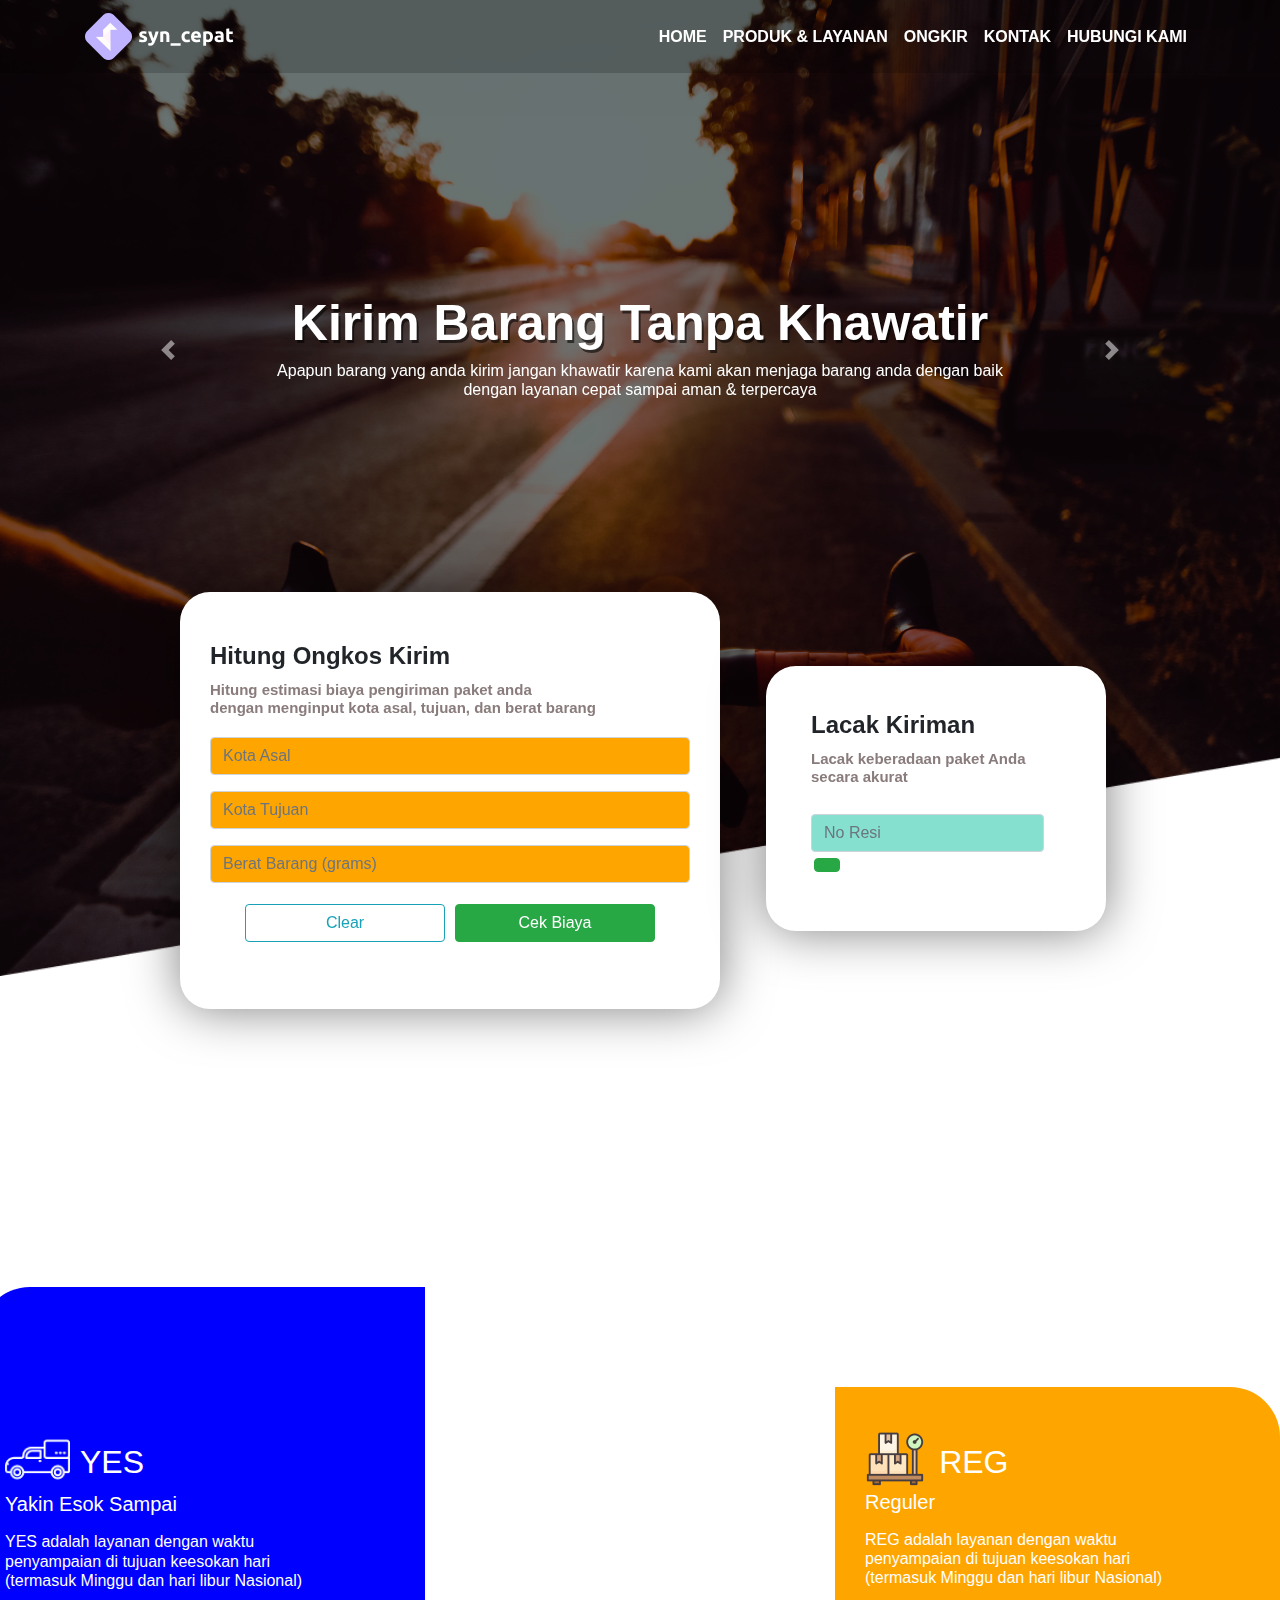
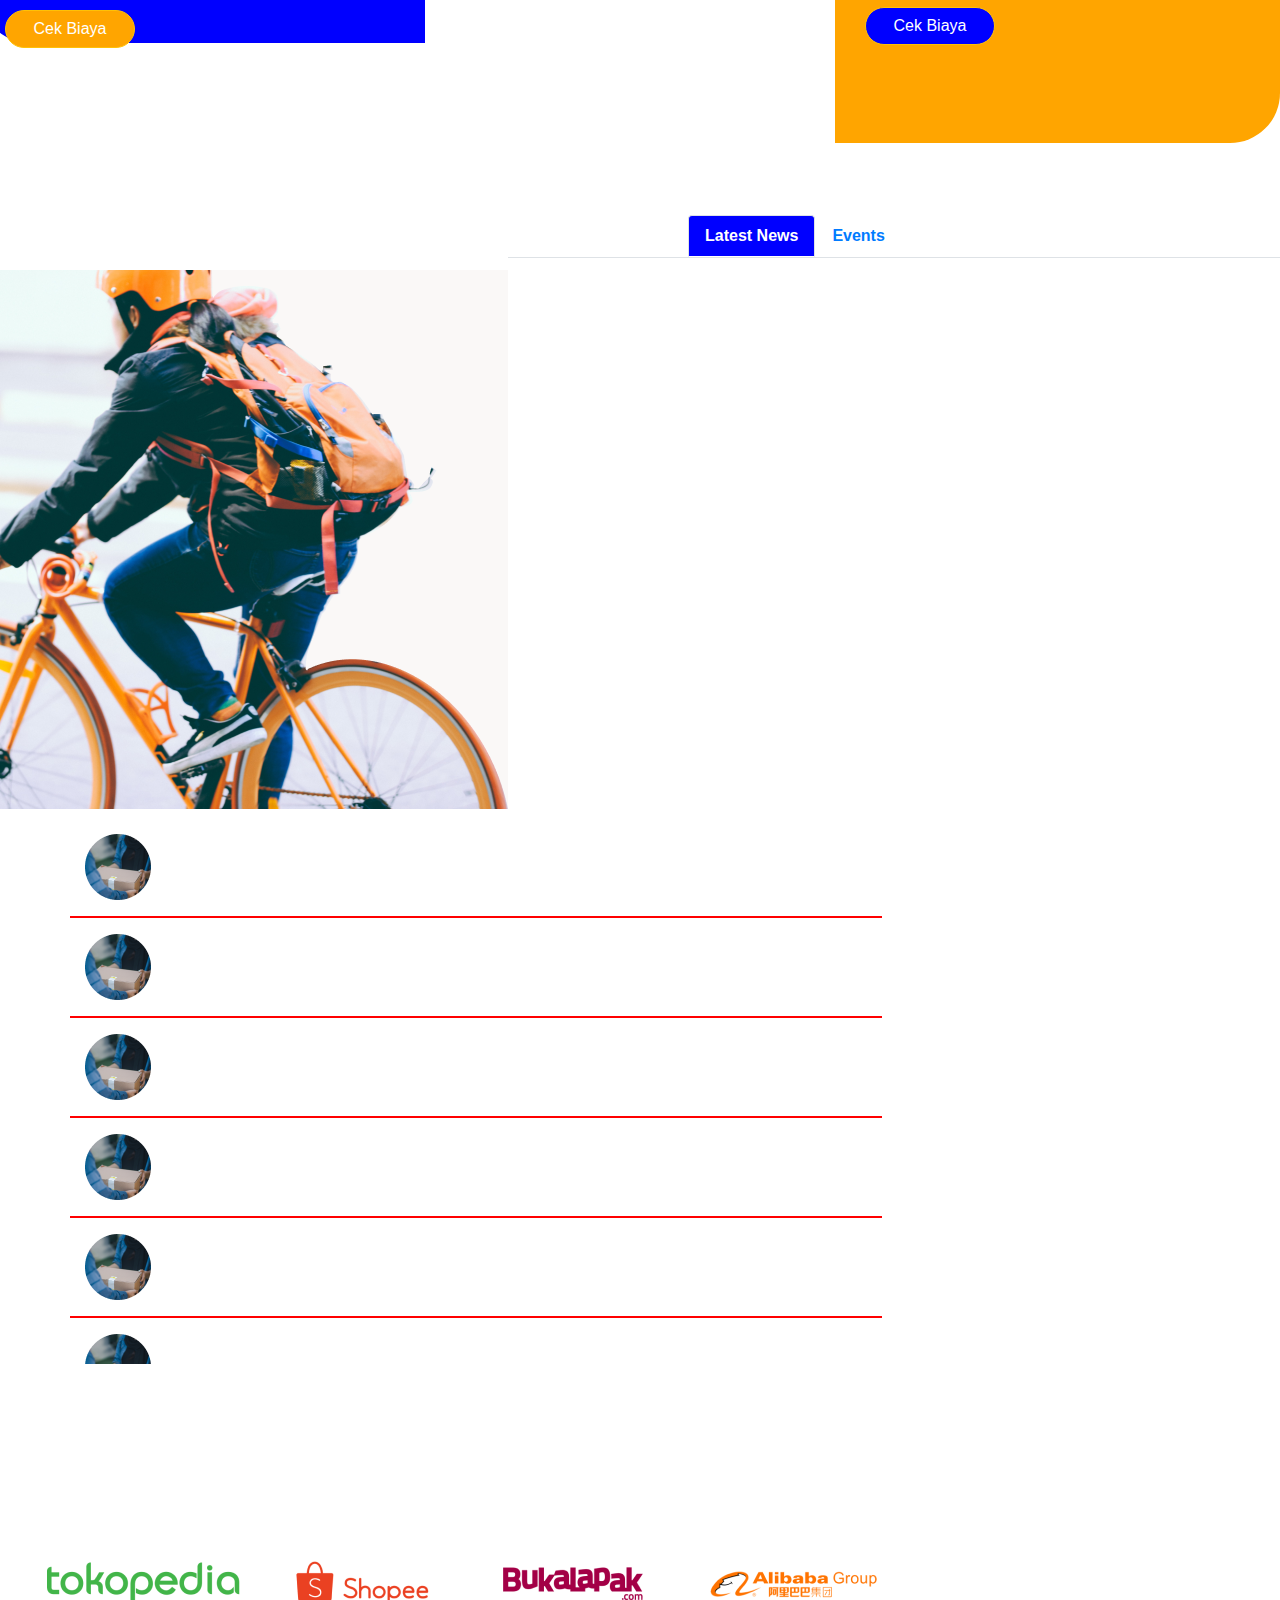
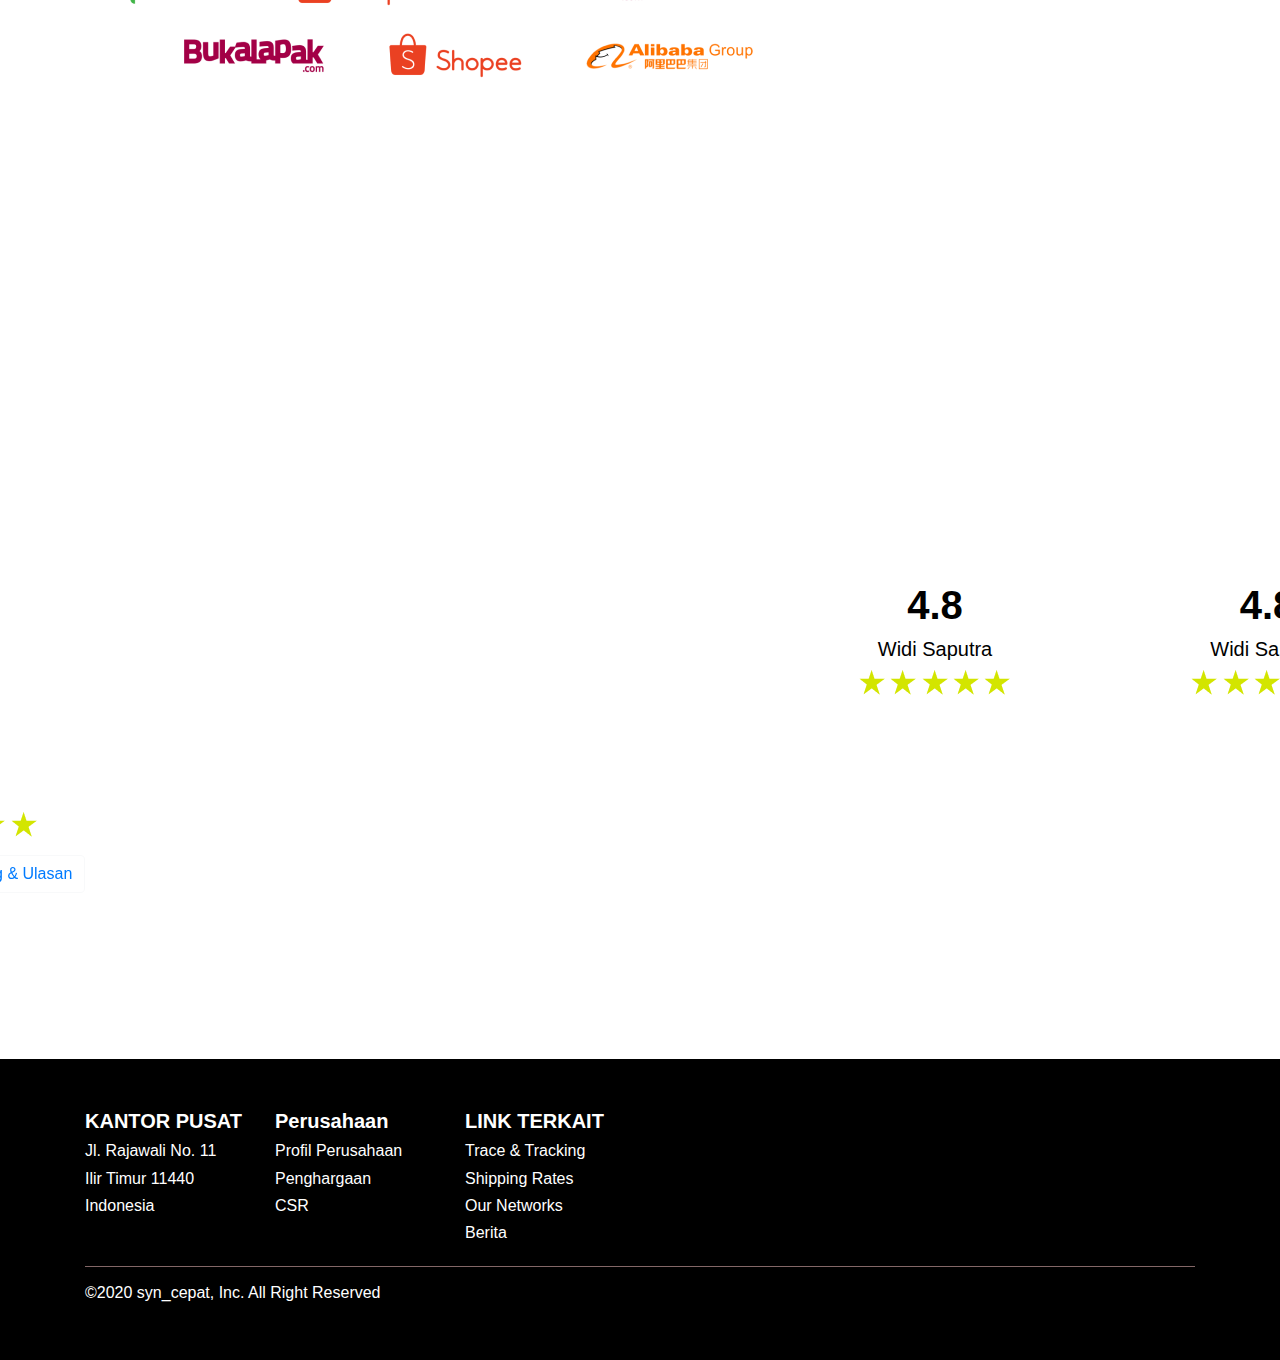
==== commit d797b66e: "Duration top-text" ====
--- a/index.html
+++ b/index.html
@@ -540,9 +540,9 @@
         // delay:2000,
         distance: '30px',
         origin: 'top',
-        duration: 2000,
+        duration: 500,
         reset: true,
-        scale: 1,
+        // scale: 1,
       });
 
      
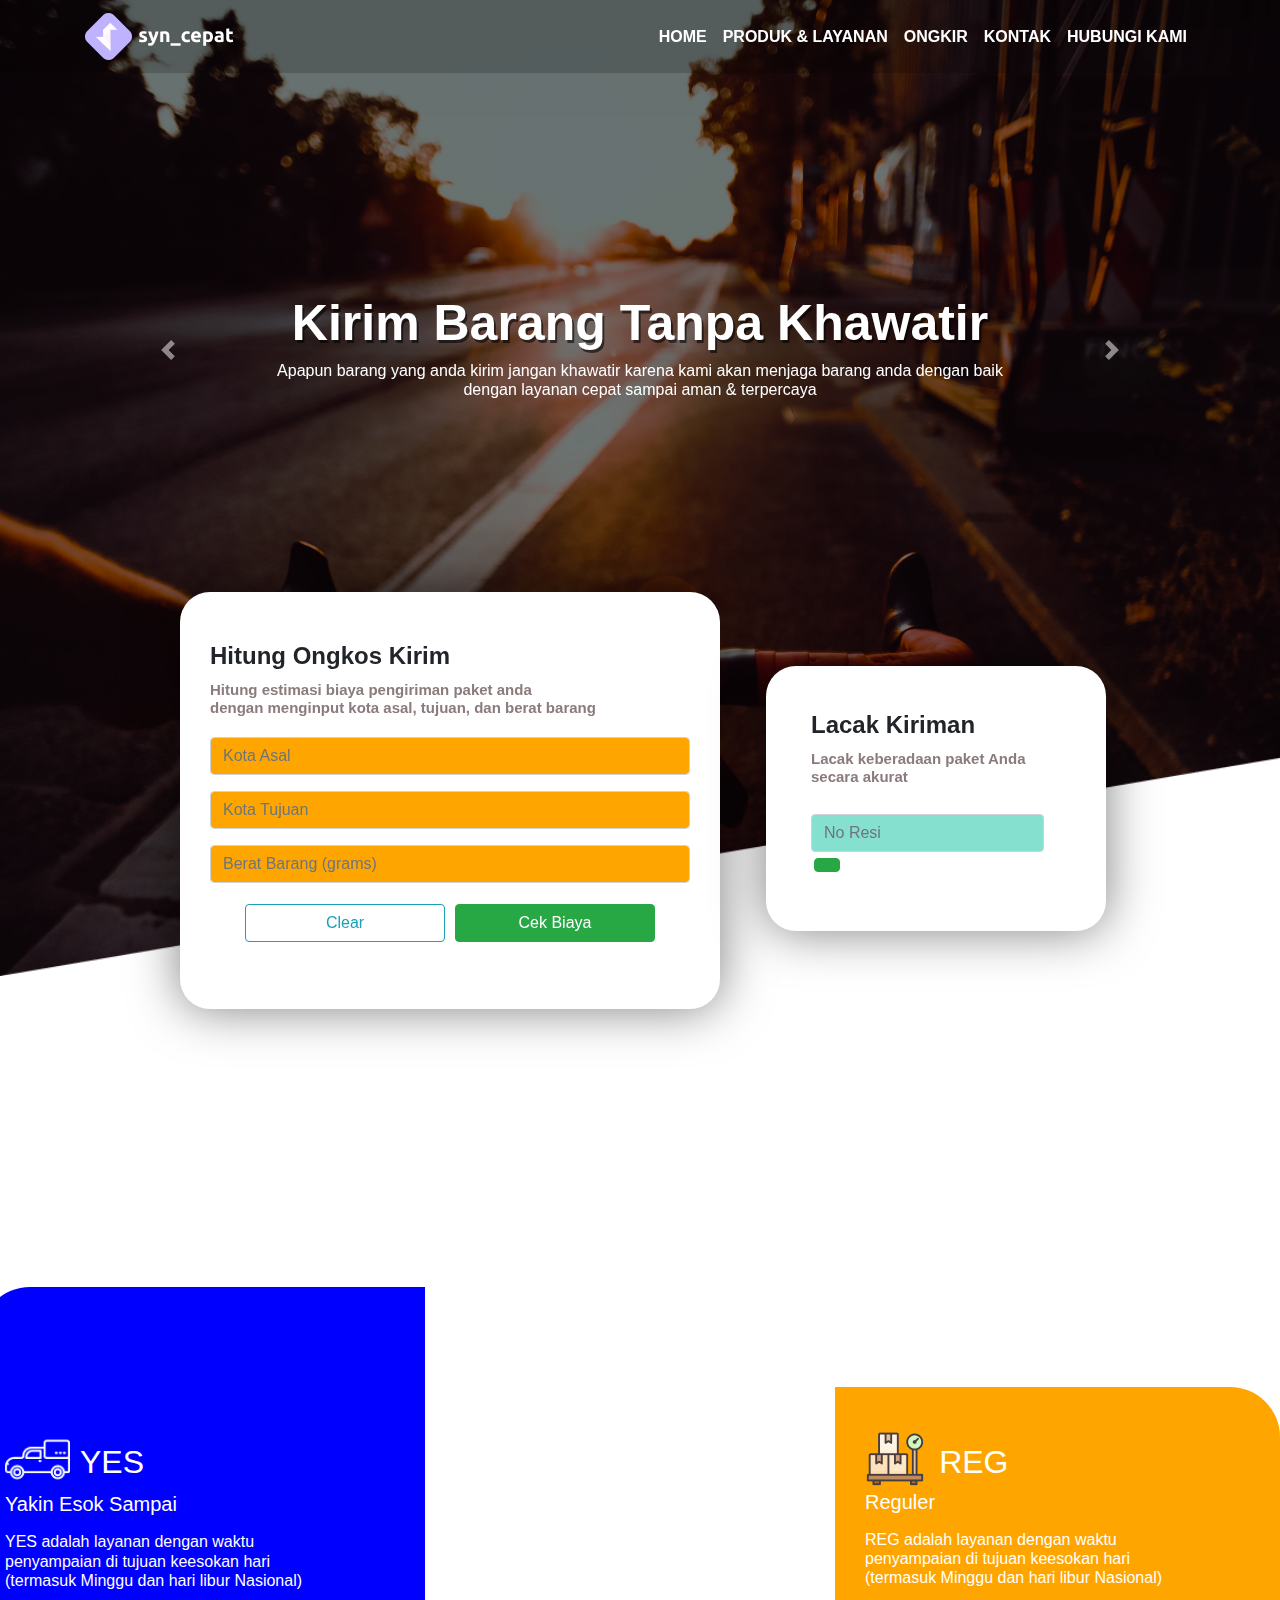
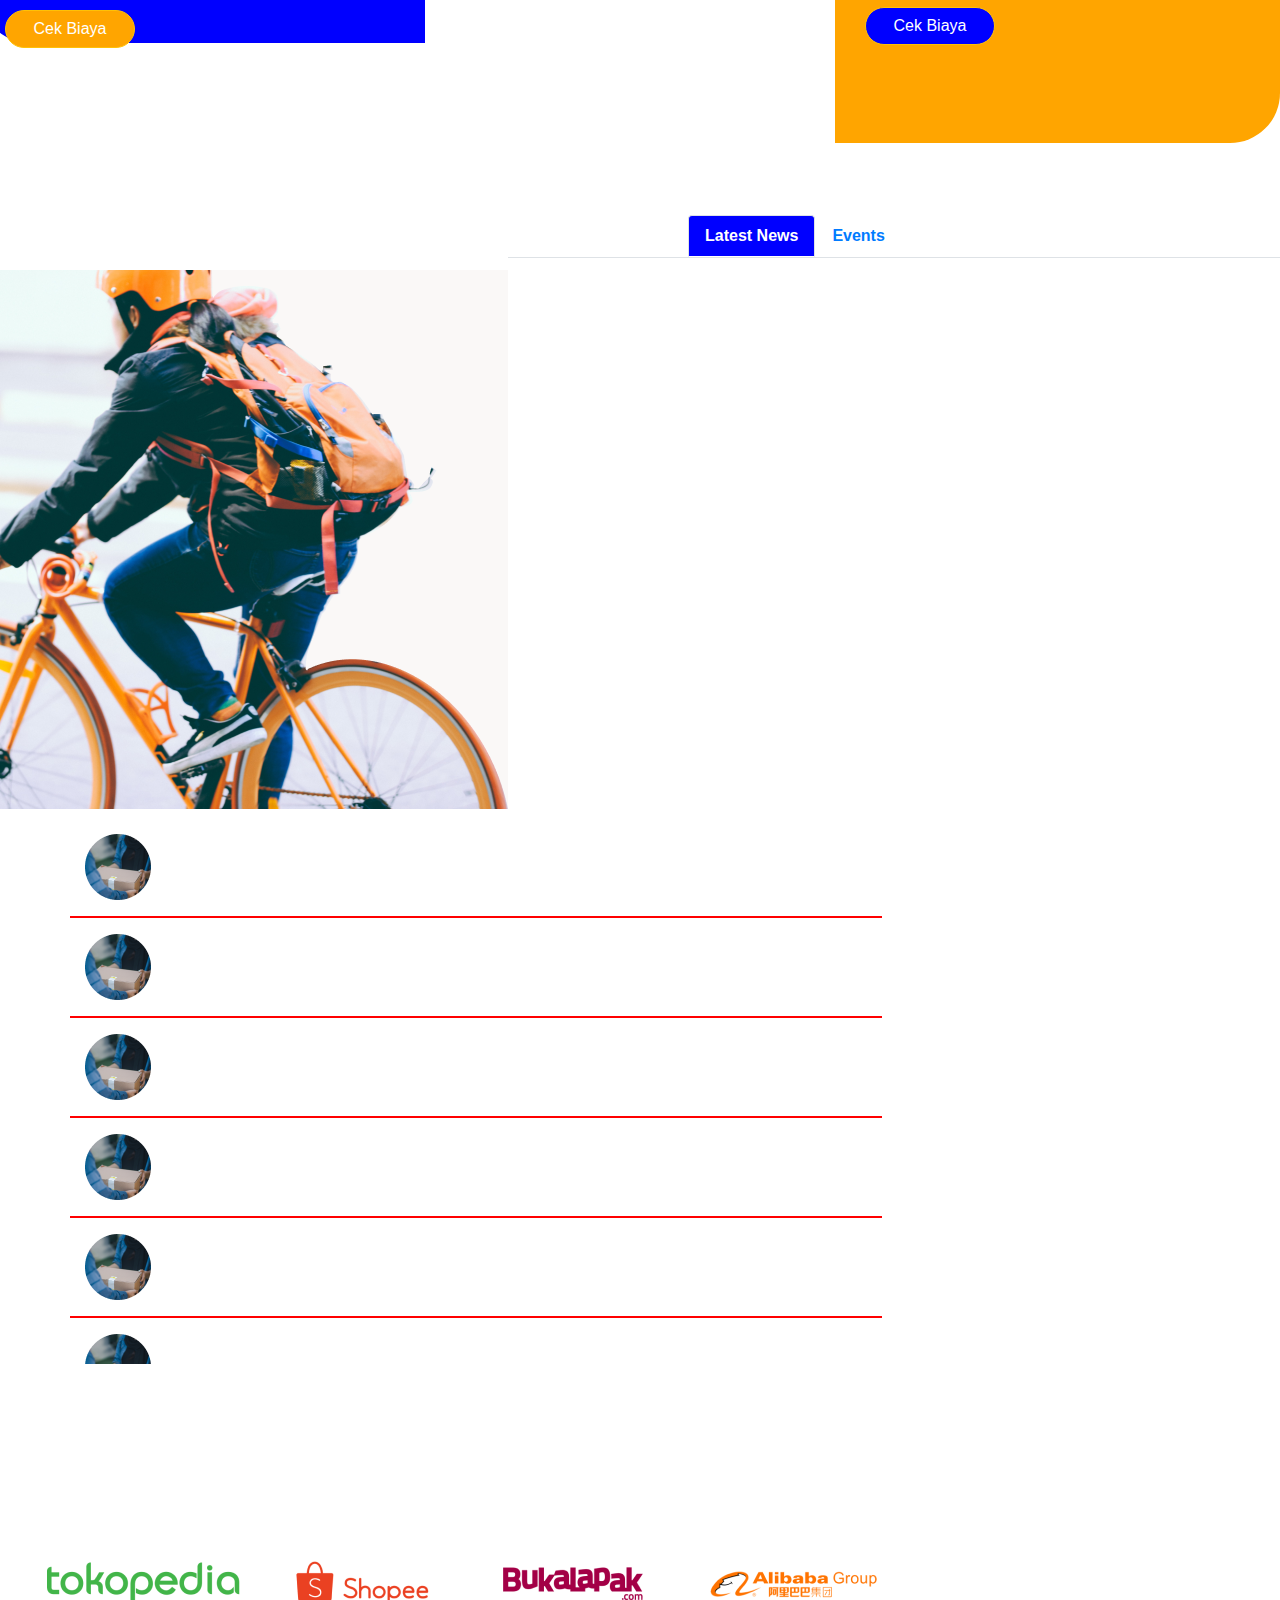
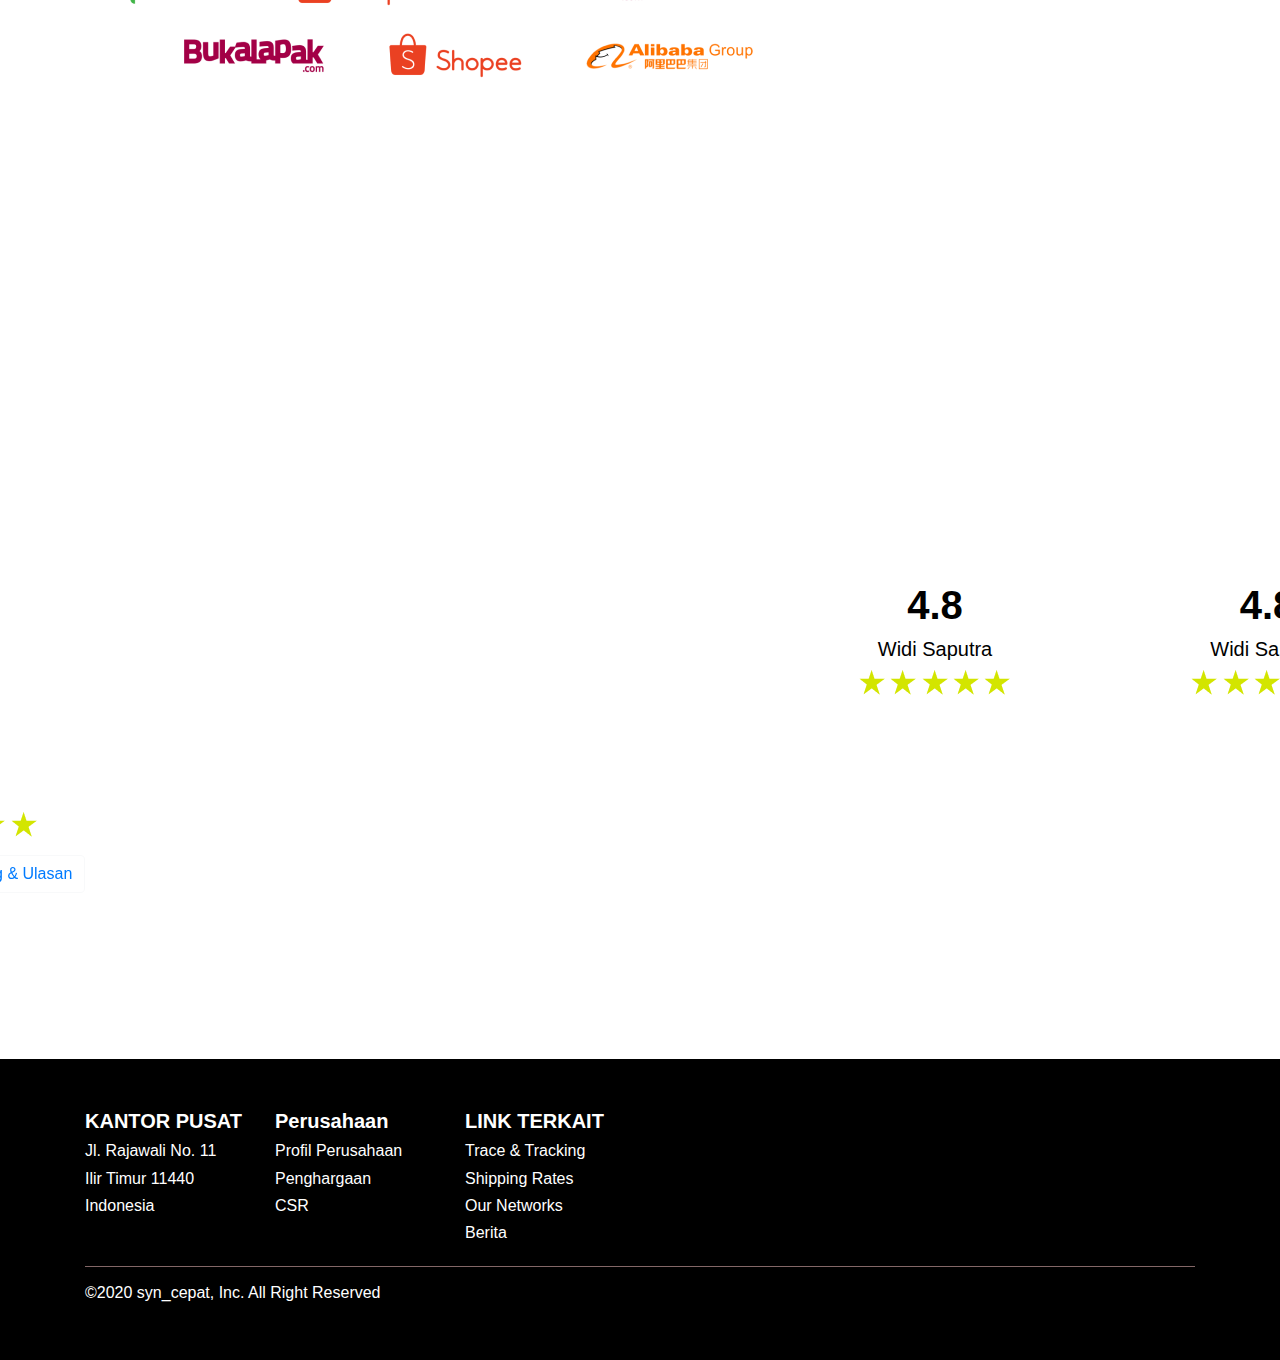
==== commit e4568730: "." ====
--- a/index.html
+++ b/index.html
@@ -540,8 +540,8 @@
         // delay:2000,
         distance: '30px',
         origin: 'top',
-        duration: 500,
-        reset: true,
+        // duration: 500,
+        // reset: true,
         // scale: 1,
       });
 
